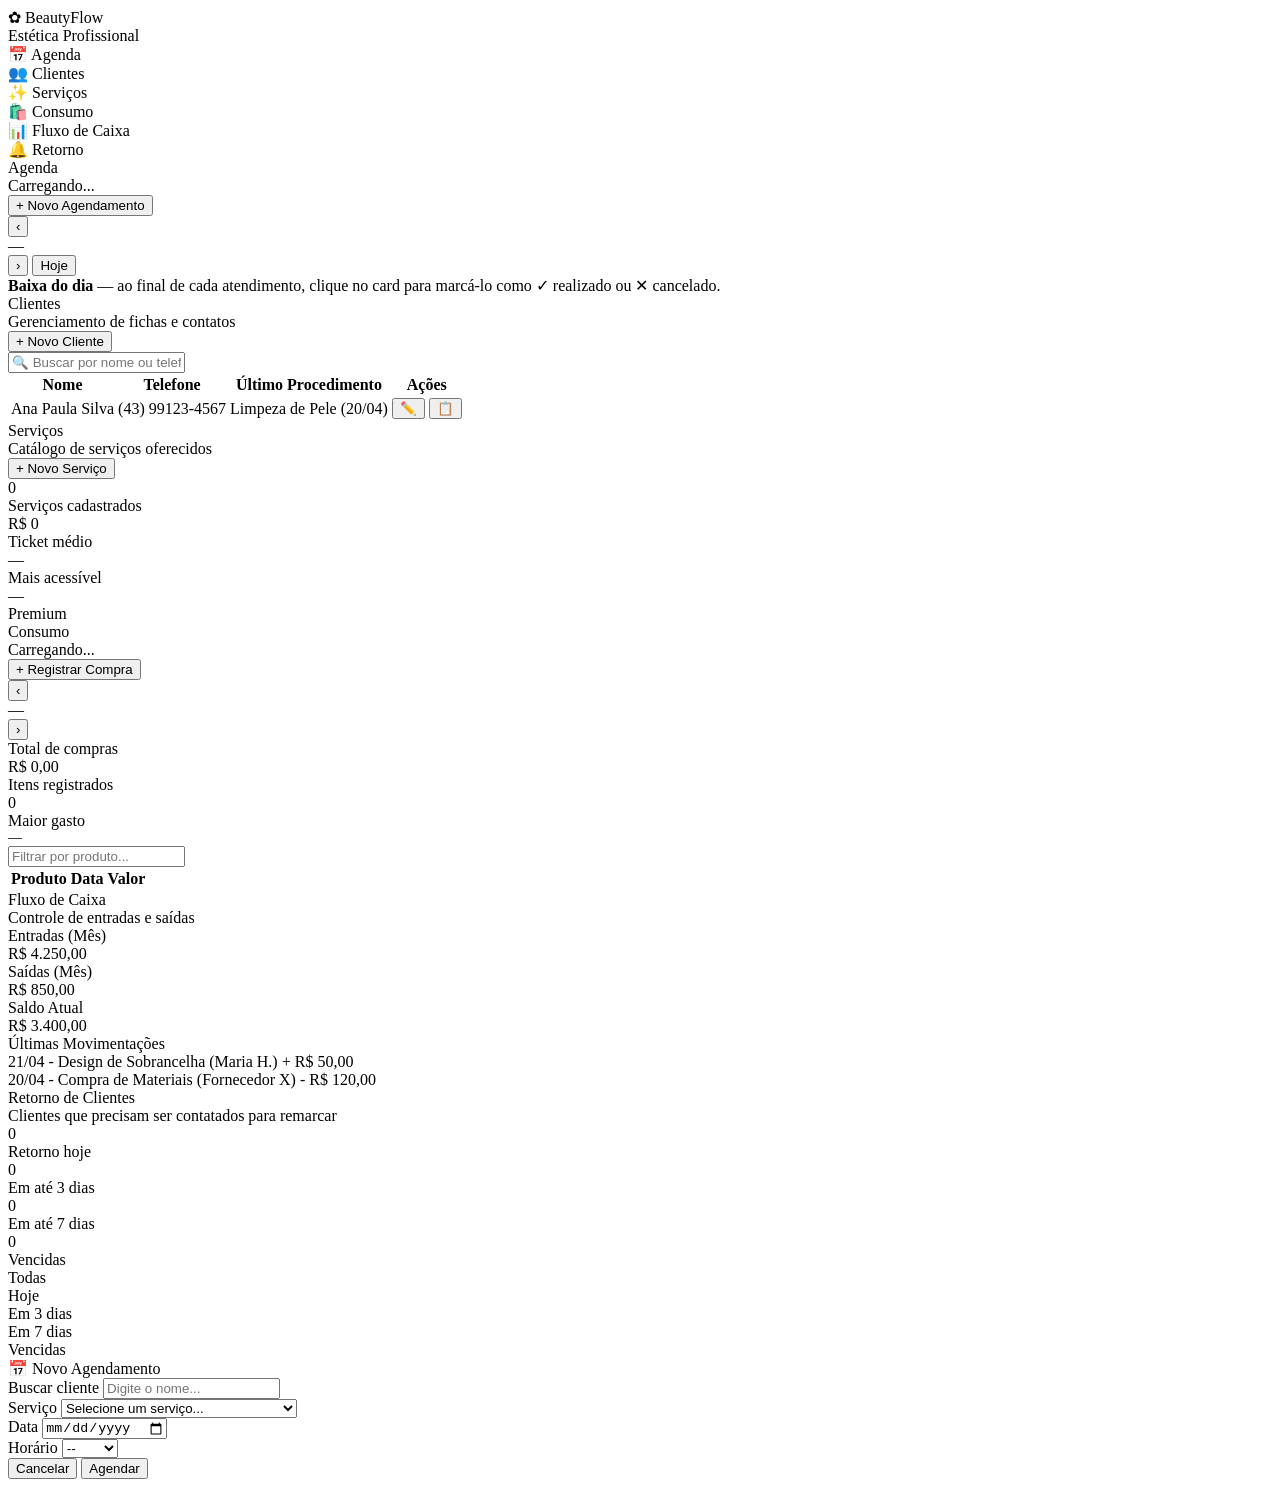
==== Prototipo/index.html @ 63d85b07 "Update tela-servicos div class Removed 'ativa' class from the 'tela-servicos' div." ====
<!DOCTYPE html>
<html lang="pt-br">
<head>
    <meta charset="UTF-8">
    <meta name="viewport" content="width=device-width, initial-scale=1.0">
    <title>BeautyFlow</title>
    <link rel="stylesheet" href="beautyflow.css">
</head>
<body>
    <div class="container">

      <!-- ====================== -->
      <!--   MENU LATERAL         -->
      <!-- ====================== -->
      <div class="side-bar">
        <div class="logo">
          <div class="texto-logo">✿ BeautyFlow</div>
          <div class="sub-logo">Estética Profissional</div>
        </div>

        <div class="nav-item ativo" onclick="irParaTela('agenda', this)">
          <span class="nav-icone">📅</span> Agenda
        </div>
        <div class="nav-item" onclick="irParaTela('clientes', this)">
          <span class="nav-icone">👥</span> Clientes
        </div>
        <div class="nav-item" onclick="irParaTela('servicos', this)">
          <span class="nav-icone">✨</span> Serviços
        </div>
        <div class="nav-item" onclick="irParaTela('consumo', this)">
          <span class="nav-icone">🛍️</span> Consumo
        </div>
        <div class="nav-item" onclick="irParaTela('caixa', this)">
          <span class="nav-icone">📊</span> Fluxo de Caixa
        </div>
        <div class="nav-item" onclick="irParaTela('retorno', this)">
          <span class="nav-icone">🔔</span> Retorno
        </div>
      </div>

      <!-- ====================== -->
      <!--   ÁREA PRINCIPAL       -->
      <!-- ====================== -->
      <div class="main">

        <!-- ======================== -->
        <!--   TELA: AGENDA           -->
        <!-- ======================== -->
        <div id="tela-agenda" class="tela ativa">
          <div class="top-bar">
            <div>
              <div class="titulo">Agenda</div>
              <div class="subtitulo" id="subtitulo-data">Carregando...</div>
            </div>
            <button class="bt-rosa" onclick="marcarData('agendar')">+ Novo Agendamento</button>
          </div>

          <div class="conteudo">

            <!-- Navegação de datas -->
            <div class="nav-data">
              <button class="bt-seta" onclick="alternarData(-1)">‹</button>
              <div class="lb-data-nav" id="lb-data-nav">—</div>
              <button class="bt-seta" onclick="alternarData(+1)">›</button>
              <button class="bt-cinza" onclick="agendarHoje()">Hoje</button>
            </div>

            <!-- Resumo do dia -->
            <div class="cards-resumo" id="cards-resumo"></div>

            <!-- Grade de horários -->
            <div class="grade-agenda">
              <div class="col-horas" id="col-horas"></div>
              <div class="col-agendamentos" id="col-agendamentos"></div>
            </div>

            <!-- Aviso de baixa -->
            <div class="finalizados-do-dia">
              <strong>Baixa do dia</strong> — ao final de cada atendimento, clique no card para marcá-lo como 
              <span class="etiqueta etiqueta-verde">✓ realizado</span> ou 
              <span class="etiqueta etiqueta-vermelho">✕ cancelado</span>.
            </div>

          </div>
        </div> <!-- fim tela-agenda -->

        <!-- ======================== -->
        <!--   TELA: CLIENTES         -->
        <!-- ======================== -->
    
        <div id="tela-clientes" class="tela">
          <div class="top-bar">
            <div>
              <div class="titulo">Clientes</div>
              <div class="subtitulo">Gerenciamento de fichas e contatos</div>
            </div>
            <button class="bt-agendar" onclick="abrirModal('cliente')">+ Novo Cliente</button>
          </div>
      
          <div class="conteudo">
            <div class="barra-busca">
              <input type="text" class="inp-campo" placeholder="🔍 Buscar por nome ou telefone..." id="busca-cliente">
            </div>

            <table class="tabela-estilizada">
              <thead>
                <tr>
                  <th>Nome</th>
                  <th>Telefone</th>
                  <th>Último Procedimento</th>
                  <th>Ações</th>
                </tr>
              </thead>
              <tbody id="lista-clientes-corpo">
                <tr>
                  <td>Ana Paula Silva</td>
                  <td>(43) 99123-4567</td>
                  <td>Limpeza de Pele (20/04)</td>
                  <td>
                    <button class="bt-icone">✏️</button>
                    <button class="bt-icone">📋</button>
                  </td>
                </tr>
              </tbody>
            </table>
          </div>
      </div> <!-- fim tela-clientes -->

      <!-- ======================== -->
      <!--   TELA: SERVIÇOS         -->
      <!-- ======================== -->
      <div id="tela-servicos" class="tela">
        <div class="top-bar">
          <div>
            <div class="titulo">Serviços</div>
            <div class="subtitulo">Catálogo de serviços oferecidos</div>
          </div>
          <button class="bt-rosa" onclick="novoServico()">+ Novo Serviço</button>
        </div>

        <div class="conteudo">

          <!-- Resumo numérico -->
          <div class="resumo-servicos">
            <div class="card-resumo-serv">
              <div class="num-resumo-serv" id="total-servicos">0</div>
              <div class="lb-resumo-serv">Serviços cadastrados</div>
            </div>
            <div class="card-resumo-serv">
              <div class="num-resumo-serv" id="ticket-medio">R$ 0</div>
              <div class="lb-resumo-serv">Ticket médio</div>
            </div>
            <div class="card-resumo-serv">
              <div class="num-resumo-serv" id="mais-barato">—</div>
              <div class="lb-resumo-serv">Mais acessível</div>
            </div>
            <div class="card-resumo-serv">
              <div class="num-resumo-serv" id="mais-caro">—</div>
              <div class="lb-resumo-serv">Premium</div>
            </div>
          </div>

          <!-- Grid de cards de serviços -->
          <div class="grid-servicos" id="grid-servicos">
            <!-- preenchido pelo JS -->
          </div>

        </div>
      </div><!-- fim tela-servicos -->

      <!-- ======================== -->
      <!--   TELA: CONSUMO          -->
      <!-- ======================== -->
      <div id="tela-consumo" class="tela">
        <div class="top-bar">
          <div>
            <div class="titulo-pagina">Consumo</div>
            <div class="subtitulo" id="subtitulo-consumo">Carregando...</div>
          </div>
          <button class="bt-rosa" onclick="abrirModalConsumo()">+ Registrar Compra</button>
        </div>

        <div class="conteudo">

          <!-- Navegação de mês -->
          <div class="nav-mes">
            <button class="bt-seta" onclick="mudarMes(-1)">‹</button>
            <div class="lb-mes-nav" id="lb-mes-nav">—</div>
            <button class="bt-seta" onclick="mudarMes(+1)">›</button>
          </div>

          <!-- Resumo do mês -->
          <div class="resumo-consumo">
            <div class="card-resumo-cons">
              <div class="lb-resumo-cons">Total de compras</div>
              <div class="num-resumo-cons" id="total-compras" style="color:var(--vermelho);">R$ 0,00</div>
            </div>
            <div class="card-resumo-cons">
              <div class="lb-resumo-cons">Itens registrados</div>
              <div class="num-resumo-cons" id="qtd-itens" style="color:var(--texto);">0</div>
            </div>
            <div class="card-resumo-cons">
              <div class="lb-resumo-cons">Maior gasto</div>
              <div class="num-resumo-cons" id="maior-gasto" style="color:var(--amarelo); font-size:14px;">—</div>
            </div>
          </div>

          <!-- Busca -->
          <div class="busca">
            <input type="text" id="busca-consumo" placeholder="Filtrar por produto..." oninput="renderizarConsumo()" />
          </div>

          <!-- Tabela de consumo -->
          <table class="tabela" id="tabela-consumo">
            <thead>
              <tr>
                <th>Produto</th>
                <th>Data</th>
                <th>Valor</th>
                <th></th>
              </tr>
            </thead>
            <tbody id="tbody-consumo">
              <!-- preenchido pelo JS -->
            </tbody>
          </table>

          <div id="msg-consumo-vazia" class="msg-vazia" style="display:none;">
            <div class="msg-vazia-icone">🧴</div>
            Nenhuma compra registrada para este mês.
          </div>

        </div>
      </div><!-- fim tela-consumo -->

      <!-- ======================== -->
      <!--   TELA: FLUXO DE CAIXA   -->
      <!-- ======================== -->
      <div id="tela-caixa" class="tela">
        <div class="top-bar">
          <div>
            <div class="titulo">Fluxo de Caixa</div>
              <div class="subtitulo">Controle de entradas e saídas</div>
          </div>
        </div>

        <div class="conteudo">
          <div class="cards-financeiro">
            <div class="card-fin entrada">
              <div class="lb-fin">Entradas (Mês)</div>
              <div class="vlr-fin">R$ 4.250,00</div>
            </div>
            <div class="card-fin saida">
              <div class="lb-fin">Saídas (Mês)</div>
              <div class="vlr-fin">R$ 850,00</div>
            </div>
            <div class="card-fin saldo">
              <div class="lb-fin">Saldo Atual</div>
              <div class="vlr-fin">R$ 3.400,00</div>
            </div>
          </div>

          <div class="secao-extrato">
            <div class="titulo-secao">Últimas Movimentações</div>
            <div class="lista-movimentos">
              <div class="item-mov">
                <span>21/04 - Design de Sobrancelha (Maria H.)</span>
                <span class="vlr-positivo">+ R$ 50,00</span>
              </div>
              <div class="item-mov">
                <span>20/04 - Compra de Materiais (Fornecedor X)</span>
                <span class="vlr-negativo">- R$ 120,00</span>
              </div>
            </div>
          </div>
        </div>
      </div><!-- fim tela-caixa -->

      <!-- ======================== -->
      <!--   TELA: RETORNO          -->
      <!-- ======================== -->
      <div id="tela-retorno" class="tela">
        <div class="top-bar">
          <div>
            <div class="titulo">Retorno de Clientes</div>
            <div class="subtitulo">Clientes que precisam ser contatados para remarcar</div>
          </div>
        </div>

        <div class="conteudo">

          <!-- Cards de resumo numérico -->
          <div class="resumo-retorno">
            <div class="card-resumo-retorno">
              <div class="num-resumo" id="num-hoje">0</div>
              <div class="lb-resumo">Retorno hoje</div>
            </div>
            <div class="card-resumo-retorno">
              <div class="num-resumo" id="num-3dias">0</div>
              <div class="lb-resumo">Em até 3 dias</div>
            </div>
            <div class="card-resumo-retorno">
              <div class="num-resumo" id="num-7dias">0</div>
              <div class="lb-resumo">Em até 7 dias</div>
            </div>
            <div class="card-resumo-retorno">
              <div class="num-resumo" id="num-vencidas">0</div>
              <div class="lb-resumo">Vencidas</div>
            </div>
          </div>

          <!-- Filtros -->
          <div class="filtros">
            <div class="filtro ativo" onclick="filtroRetorno('todas', this)">Todas</div>
            <div class="filtro" onclick="filtroRetorno('hoje', this)">Hoje</div>
            <div class="filtro" onclick="filtroRetorno('3dias', this)">Em 3 dias</div>
            <div class="filtro" onclick="filtroRetorno('7dias', this)">Em 7 dias</div>
            <div class="filtro" onclick="filtroRetorno('vencidas', this)">Vencidas</div>
          </div>

          <div id="lista-retorno"></div>

        </div>
      </div><!-- fim tela-retorno -->

      </div><!-- fim .main -->
    </div><!-- fim .container -->


    <!-- ========================== -->
    <!--   MODAIS                   -->
    <!-- ========================== -->

    <!-- Modal: Novo Agendamento -->
    <div id="modal-agendar" class="fundo-modal" onclick="fecharJanela(event)">
      <div class="modal">
        <div class="titulo-modal">📅 Novo Agendamento</div>

        <div class="campo">
          <label class="lb-campo">Buscar cliente</label>
          <input class="inp-campo" type="text" placeholder="Digite o nome..." oninput="autocomplete(this.value)" id="campo-cliente" />
          <div class="lista-autocomplete" id="lista-autocomplete" style="display:none;"></div>
        </div>

        <div class="campo">
          <label class="lb-campo">Serviço</label>
          <select class="inp-campo" id="sel-servico">
            <option value="">Selecione um serviço...</option>
            <option value="Limpeza de Pele">Limpeza de Pele — R$ 150,00</option>
            <option value="Design de Sobrancelha">Design de Sobrancelha — R$ 50,00</option>
            <option value="Peeling Químico">Peeling Químico — R$ 220,00</option>
            <option value="Hidratação Facial">Hidratação Facial — R$ 120,00</option>
          </select>
        </div>

        <div class="linha-campos">
          <div class="campo">
            <label class="label-campo">Data</label>
            <input class="input-campo" type="date" id="input-data-ag" />
          </div>
          <div class="campo">
            <label class="lb-campo">Horário</label>
            <select class="inp-campo" id="inp-hora-ag">
              <option value="">--</option>
              <option>08:00</option>
              <option>09:00</option>
              <option>10:00</option>
              <option>11:00</option>
              <option>12:00</option>
              <option>13:00</option>
              <option>14:00</option>
              <option>15:00</option>
              <option>16:00</option>
            </select>
          </div>
        </div>

        <div class="rodape-modal">
          <button class="bt-cinza" onclick="cancelarNovoAgendamento()">Cancelar</button>
          <button class="bt-rosa" onclick="salvarAgendamento()">Agendar</button>
        </div>
      </div>
    </div><!-- fim modal-agendar -->

    <!-- Modal: Detalhe do Agendamento -->
    <div id="modal-detalhe" class="fundo-modal" style="display:none;" onclick="fecharJanela(event)">
      <div class="modal">
        <div class="titulo-modal">📋 Detalhes do Agendamento</div>

        <div id="conteudo-detalhe"></div>

        <div class="acoes-detalhe">
          <button class="bt-verde" onclick="baixaAgendamento('realizado')">✓ Marcar como realizado</button>
          <button class="bt-vermelho" onclick="baixaAgendamento('cancelado')">✕ Cancelar</button>
          <button class="bt-cinza" onclick="fecharModais()">Fechar</button>
        </div>
      </div>
    </div><!-- fim modal-detalhe -->

    <!-- Modal: Novo Serviço -->
    <div id="modal-servico" class="fundo-modal" style="display:none;" onclick="fecharJanela(event)">
      <div class="modal">
        <div class="titulo-modal">✨ Novo Serviço</div>

        <div class="campo">
          <label class="label-campo">Nome do serviço</label>
          <input class="input-campo" type="text" id="inp-servico-nome" placeholder="Ex: Hidratação Facial" />
        </div>

        <div class="linha-campos">
          <div class="campo">
            <label class="label-campo">Valor (R$)</label>
            <input class="input-campo" type="number" id="inp-servico-valor" placeholder="0,00" min="0" step="0.01" />
          </div>
          <div class="campo">
            <label class="label-campo">Retorno ideal (dias)</label>
            <input class="input-campo" type="number" id="inp-servico-retorno" placeholder="Ex: 30" min="1" />
          </div>
        </div>

        <div class="campo">
          <label class="label-campo">Ícone (emoji)</label>
          <input class="input-campo" type="text" id="inp-servico-icone" placeholder="Ex: 💆" maxlength="2" />
        </div>

        <!-- Campo oculto para edição -->
        <input type="hidden" id="inp-servico-id" value="" />

        <div class="rodape-modal">
          <button class="bt-cinza" onclick="fecharModais()">Cancelar</button>
          <button class="bt-rosa" onclick="salvarServico()">Salvar</button>
        </div>
      </div>
  </div><!-- fim modal-servico -->

  <!-- Modal: Registrar Compra -->
  <div id="modal-consumo" class="fundo-modal" style="display:none;" onclick="fecharJanela(event)">
    <div class="modal">
      <div class="titulo-modal">🛍️ Registrar Compra</div>

      <div class="campo">
        <label class="label-campo">Produto comprado</label>
        <input class="input-campo" type="text" id="inp-consumo-produto" placeholder="Ex: Ácido Mandélico 10%" />
      </div>

      <div class="linha-campos">
        <div class="campo">
          <label class="label-campo">Valor (R$)</label>
          <input class="input-campo" type="number" id="inp-consumo-valor" placeholder="0,00" min="0" step="0.01" />
        </div>
        <div class="campo">
          <label class="label-campo">Data</label>
          <input class="input-campo" type="date" id="inp-consumo-data" />
        </div>
      </div>

      <!-- Campo oculto para edição -->
      <input type="hidden" id="inp-consumo-id" value="" />

      <div class="rodape-modal">
        <button class="bt-cinza" onclick="fecharModais()">Cancelar</button>
        <button class="bt-rosa" onclick="salvarConsumo()">Registrar</button>
      </div>
    </div>
  </div><!-- fim modal-consumo -->
</body>
</html>
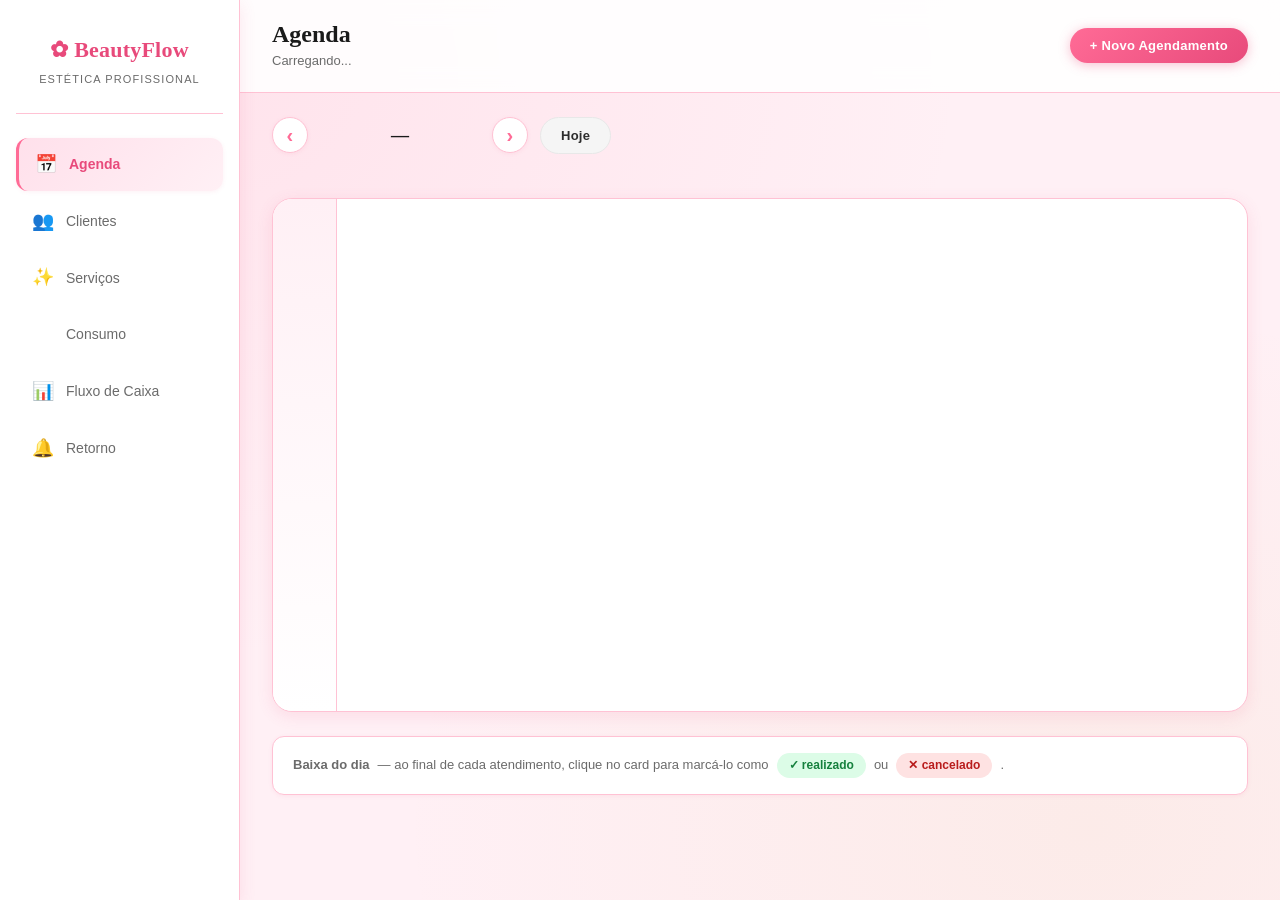
==== commit d2540396: "Update index.html" ====
--- a/Prototipo/index.html
+++ b/Prototipo/index.html
@@ -1,467 +1,411 @@
 <!DOCTYPE html>
 <html lang="pt-br">
 <head>
-    <meta charset="UTF-8">
-    <meta name="viewport" content="width=device-width, initial-scale=1.0">
-    <title>BeautyFlow</title>
-    <link rel="stylesheet" href="beautyflow.css">
+<meta charset="UTF-8">
+<meta name="viewport" content="width=device-width, initial-scale=1.0">
+<title>BeautyFlow</title>
+<link rel="stylesheet" href="beautyflow.css">
 </head>
 <body>
-    <div class="container">
-
-      <!-- ====================== -->
-      <!--   MENU LATERAL         -->
-      <!-- ====================== -->
-      <div class="side-bar">
-        <div class="logo">
-          <div class="texto-logo">✿ BeautyFlow</div>
-          <div class="sub-logo">Estética Profissional</div>
-        </div>
-
-        <div class="nav-item ativo" onclick="irParaTela('agenda', this)">
-          <span class="nav-icone">📅</span> Agenda
-        </div>
-        <div class="nav-item" onclick="irParaTela('clientes', this)">
-          <span class="nav-icone">👥</span> Clientes
-        </div>
-        <div class="nav-item" onclick="irParaTela('servicos', this)">
-          <span class="nav-icone">✨</span> Serviços
-        </div>
-        <div class="nav-item" onclick="irParaTela('consumo', this)">
-          <span class="nav-icone">🛍️</span> Consumo
-        </div>
-        <div class="nav-item" onclick="irParaTela('caixa', this)">
-          <span class="nav-icone">📊</span> Fluxo de Caixa
-        </div>
-        <div class="nav-item" onclick="irParaTela('retorno', this)">
-          <span class="nav-icone">🔔</span> Retorno
-        </div>
-      </div>
-
-      <!-- ====================== -->
-      <!--   ÁREA PRINCIPAL       -->
-      <!-- ====================== -->
-      <div class="main">
-
-        <!-- ======================== -->
-        <!--   TELA: AGENDA           -->
-        <!-- ======================== -->
-        <div id="tela-agenda" class="tela ativa">
-          <div class="top-bar">
-            <div>
-              <div class="titulo">Agenda</div>
-              <div class="subtitulo" id="subtitulo-data">Carregando...</div>
-            </div>
-            <button class="bt-rosa" onclick="marcarData('agendar')">+ Novo Agendamento</button>
-          </div>
-
-          <div class="conteudo">
-
-            <!-- Navegação de datas -->
-            <div class="nav-data">
-              <button class="bt-seta" onclick="alternarData(-1)">‹</button>
-              <div class="lb-data-nav" id="lb-data-nav">—</div>
-              <button class="bt-seta" onclick="alternarData(+1)">›</button>
-              <button class="bt-cinza" onclick="agendarHoje()">Hoje</button>
-            </div>
-
-            <!-- Resumo do dia -->
-            <div class="cards-resumo" id="cards-resumo"></div>
-
-            <!-- Grade de horários -->
-            <div class="grade-agenda">
-              <div class="col-horas" id="col-horas"></div>
-              <div class="col-agendamentos" id="col-agendamentos"></div>
-            </div>
-
-            <!-- Aviso de baixa -->
-            <div class="finalizados-do-dia">
-              <strong>Baixa do dia</strong> — ao final de cada atendimento, clique no card para marcá-lo como 
-              <span class="etiqueta etiqueta-verde">✓ realizado</span> ou 
-              <span class="etiqueta etiqueta-vermelho">✕ cancelado</span>.
-            </div>
-
-          </div>
-        </div> <!-- fim tela-agenda -->
-
-        <!-- ======================== -->
-        <!--   TELA: CLIENTES         -->
-        <!-- ======================== -->
-    
-        <div id="tela-clientes" class="tela">
-          <div class="top-bar">
-            <div>
-              <div class="titulo">Clientes</div>
-              <div class="subtitulo">Gerenciamento de fichas e contatos</div>
-            </div>
-            <button class="bt-agendar" onclick="abrirModal('cliente')">+ Novo Cliente</button>
-          </div>
-      
-          <div class="conteudo">
-            <div class="barra-busca">
-              <input type="text" class="inp-campo" placeholder="🔍 Buscar por nome ou telefone..." id="busca-cliente">
-            </div>
-
-            <table class="tabela-estilizada">
-              <thead>
-                <tr>
-                  <th>Nome</th>
-                  <th>Telefone</th>
-                  <th>Último Procedimento</th>
-                  <th>Ações</th>
-                </tr>
-              </thead>
-              <tbody id="lista-clientes-corpo">
-                <tr>
-                  <td>Ana Paula Silva</td>
-                  <td>(43) 99123-4567</td>
-                  <td>Limpeza de Pele (20/04)</td>
-                  <td>
-                    <button class="bt-icone">✏️</button>
-                    <button class="bt-icone">📋</button>
-                  </td>
-                </tr>
-              </tbody>
-            </table>
-          </div>
-      </div> <!-- fim tela-clientes -->
-
-      <!-- ======================== -->
-      <!--   TELA: SERVIÇOS         -->
-      <!-- ======================== -->
-      <div id="tela-servicos" class="tela">
-        <div class="top-bar">
-          <div>
-            <div class="titulo">Serviços</div>
-            <div class="subtitulo">Catálogo de serviços oferecidos</div>
-          </div>
-          <button class="bt-rosa" onclick="novoServico()">+ Novo Serviço</button>
-        </div>
-
-        <div class="conteudo">
-
-          <!-- Resumo numérico -->
-          <div class="resumo-servicos">
-            <div class="card-resumo-serv">
-              <div class="num-resumo-serv" id="total-servicos">0</div>
-              <div class="lb-resumo-serv">Serviços cadastrados</div>
-            </div>
-            <div class="card-resumo-serv">
-              <div class="num-resumo-serv" id="ticket-medio">R$ 0</div>
-              <div class="lb-resumo-serv">Ticket médio</div>
-            </div>
-            <div class="card-resumo-serv">
-              <div class="num-resumo-serv" id="mais-barato">—</div>
-              <div class="lb-resumo-serv">Mais acessível</div>
-            </div>
-            <div class="card-resumo-serv">
-              <div class="num-resumo-serv" id="mais-caro">—</div>
-              <div class="lb-resumo-serv">Premium</div>
-            </div>
-          </div>
-
-          <!-- Grid de cards de serviços -->
-          <div class="grid-servicos" id="grid-servicos">
-            <!-- preenchido pelo JS -->
-          </div>
-
-        </div>
-      </div><!-- fim tela-servicos -->
-
-      <!-- ======================== -->
-      <!--   TELA: CONSUMO          -->
-      <!-- ======================== -->
-      <div id="tela-consumo" class="tela">
-        <div class="top-bar">
-          <div>
-            <div class="titulo-pagina">Consumo</div>
-            <div class="subtitulo" id="subtitulo-consumo">Carregando...</div>
-          </div>
-          <button class="bt-rosa" onclick="abrirModalConsumo()">+ Registrar Compra</button>
-        </div>
-
-        <div class="conteudo">
-
-          <!-- Navegação de mês -->
-          <div class="nav-mes">
-            <button class="bt-seta" onclick="mudarMes(-1)">‹</button>
-            <div class="lb-mes-nav" id="lb-mes-nav">—</div>
-            <button class="bt-seta" onclick="mudarMes(+1)">›</button>
-          </div>
-
-          <!-- Resumo do mês -->
-          <div class="resumo-consumo">
-            <div class="card-resumo-cons">
-              <div class="lb-resumo-cons">Total de compras</div>
-              <div class="num-resumo-cons" id="total-compras" style="color:var(--vermelho);">R$ 0,00</div>
-            </div>
-            <div class="card-resumo-cons">
-              <div class="lb-resumo-cons">Itens registrados</div>
-              <div class="num-resumo-cons" id="qtd-itens" style="color:var(--texto);">0</div>
-            </div>
-            <div class="card-resumo-cons">
-              <div class="lb-resumo-cons">Maior gasto</div>
-              <div class="num-resumo-cons" id="maior-gasto" style="color:var(--amarelo); font-size:14px;">—</div>
-            </div>
-          </div>
-
-          <!-- Busca -->
-          <div class="busca">
-            <input type="text" id="busca-consumo" placeholder="Filtrar por produto..." oninput="renderizarConsumo()" />
-          </div>
-
-          <!-- Tabela de consumo -->
-          <table class="tabela" id="tabela-consumo">
-            <thead>
-              <tr>
-                <th>Produto</th>
-                <th>Data</th>
-                <th>Valor</th>
-                <th></th>
-              </tr>
-            </thead>
-            <tbody id="tbody-consumo">
-              <!-- preenchido pelo JS -->
-            </tbody>
-          </table>
-
-          <div id="msg-consumo-vazia" class="msg-vazia" style="display:none;">
-            <div class="msg-vazia-icone">🧴</div>
-            Nenhuma compra registrada para este mês.
-          </div>
-
-        </div>
-      </div><!-- fim tela-consumo -->
-
-      <!-- ======================== -->
-      <!--   TELA: FLUXO DE CAIXA   -->
-      <!-- ======================== -->
-      <div id="tela-caixa" class="tela">
-        <div class="top-bar">
-          <div>
-            <div class="titulo">Fluxo de Caixa</div>
-              <div class="subtitulo">Controle de entradas e saídas</div>
-          </div>
-        </div>
-
-        <div class="conteudo">
-          <div class="cards-financeiro">
-            <div class="card-fin entrada">
-              <div class="lb-fin">Entradas (Mês)</div>
-              <div class="vlr-fin">R$ 4.250,00</div>
-            </div>
-            <div class="card-fin saida">
-              <div class="lb-fin">Saídas (Mês)</div>
-              <div class="vlr-fin">R$ 850,00</div>
-            </div>
-            <div class="card-fin saldo">
-              <div class="lb-fin">Saldo Atual</div>
-              <div class="vlr-fin">R$ 3.400,00</div>
-            </div>
-          </div>
-
-          <div class="secao-extrato">
-            <div class="titulo-secao">Últimas Movimentações</div>
-            <div class="lista-movimentos">
-              <div class="item-mov">
-                <span>21/04 - Design de Sobrancelha (Maria H.)</span>
-                <span class="vlr-positivo">+ R$ 50,00</span>
-              </div>
-              <div class="item-mov">
-                <span>20/04 - Compra de Materiais (Fornecedor X)</span>
-                <span class="vlr-negativo">- R$ 120,00</span>
-              </div>
-            </div>
-          </div>
-        </div>
-      </div><!-- fim tela-caixa -->
-
-      <!-- ======================== -->
-      <!--   TELA: RETORNO          -->
-      <!-- ======================== -->
-      <div id="tela-retorno" class="tela">
-        <div class="top-bar">
-          <div>
-            <div class="titulo">Retorno de Clientes</div>
-            <div class="subtitulo">Clientes que precisam ser contatados para remarcar</div>
-          </div>
-        </div>
-
-        <div class="conteudo">
-
-          <!-- Cards de resumo numérico -->
-          <div class="resumo-retorno">
-            <div class="card-resumo-retorno">
-              <div class="num-resumo" id="num-hoje">0</div>
-              <div class="lb-resumo">Retorno hoje</div>
-            </div>
-            <div class="card-resumo-retorno">
-              <div class="num-resumo" id="num-3dias">0</div>
-              <div class="lb-resumo">Em até 3 dias</div>
-            </div>
-            <div class="card-resumo-retorno">
-              <div class="num-resumo" id="num-7dias">0</div>
-              <div class="lb-resumo">Em até 7 dias</div>
-            </div>
-            <div class="card-resumo-retorno">
-              <div class="num-resumo" id="num-vencidas">0</div>
-              <div class="lb-resumo">Vencidas</div>
-            </div>
-          </div>
-
-          <!-- Filtros -->
-          <div class="filtros">
-            <div class="filtro ativo" onclick="filtroRetorno('todas', this)">Todas</div>
-            <div class="filtro" onclick="filtroRetorno('hoje', this)">Hoje</div>
-            <div class="filtro" onclick="filtroRetorno('3dias', this)">Em 3 dias</div>
-            <div class="filtro" onclick="filtroRetorno('7dias', this)">Em 7 dias</div>
-            <div class="filtro" onclick="filtroRetorno('vencidas', this)">Vencidas</div>
-          </div>
-
-          <div id="lista-retorno"></div>
-
-        </div>
-      </div><!-- fim tela-retorno -->
-
-      </div><!-- fim .main -->
-    </div><!-- fim .container -->
-
-
-    <!-- ========================== -->
-    <!--   MODAIS                   -->
-    <!-- ========================== -->
-
-    <!-- Modal: Novo Agendamento -->
-    <div id="modal-agendar" class="fundo-modal" onclick="fecharJanela(event)">
-      <div class="modal">
-        <div class="titulo-modal">📅 Novo Agendamento</div>
-
-        <div class="campo">
-          <label class="lb-campo">Buscar cliente</label>
-          <input class="inp-campo" type="text" placeholder="Digite o nome..." oninput="autocomplete(this.value)" id="campo-cliente" />
-          <div class="lista-autocomplete" id="lista-autocomplete" style="display:none;"></div>
-        </div>
-
-        <div class="campo">
-          <label class="lb-campo">Serviço</label>
-          <select class="inp-campo" id="sel-servico">
-            <option value="">Selecione um serviço...</option>
-            <option value="Limpeza de Pele">Limpeza de Pele — R$ 150,00</option>
-            <option value="Design de Sobrancelha">Design de Sobrancelha — R$ 50,00</option>
-            <option value="Peeling Químico">Peeling Químico — R$ 220,00</option>
-            <option value="Hidratação Facial">Hidratação Facial — R$ 120,00</option>
-          </select>
-        </div>
-
-        <div class="linha-campos">
-          <div class="campo">
-            <label class="label-campo">Data</label>
-            <input class="input-campo" type="date" id="input-data-ag" />
-          </div>
-          <div class="campo">
-            <label class="lb-campo">Horário</label>
-            <select class="inp-campo" id="inp-hora-ag">
-              <option value="">--</option>
-              <option>08:00</option>
-              <option>09:00</option>
-              <option>10:00</option>
-              <option>11:00</option>
-              <option>12:00</option>
-              <option>13:00</option>
-              <option>14:00</option>
-              <option>15:00</option>
-              <option>16:00</option>
-            </select>
-          </div>
-        </div>
-
-        <div class="rodape-modal">
-          <button class="bt-cinza" onclick="cancelarNovoAgendamento()">Cancelar</button>
-          <button class="bt-rosa" onclick="salvarAgendamento()">Agendar</button>
-        </div>
-      </div>
-    </div><!-- fim modal-agendar -->
-
-    <!-- Modal: Detalhe do Agendamento -->
-    <div id="modal-detalhe" class="fundo-modal" style="display:none;" onclick="fecharJanela(event)">
-      <div class="modal">
-        <div class="titulo-modal">📋 Detalhes do Agendamento</div>
-
-        <div id="conteudo-detalhe"></div>
-
-        <div class="acoes-detalhe">
-          <button class="bt-verde" onclick="baixaAgendamento('realizado')">✓ Marcar como realizado</button>
-          <button class="bt-vermelho" onclick="baixaAgendamento('cancelado')">✕ Cancelar</button>
-          <button class="bt-cinza" onclick="fecharModais()">Fechar</button>
-        </div>
-      </div>
-    </div><!-- fim modal-detalhe -->
-
-    <!-- Modal: Novo Serviço -->
-    <div id="modal-servico" class="fundo-modal" style="display:none;" onclick="fecharJanela(event)">
-      <div class="modal">
-        <div class="titulo-modal">✨ Novo Serviço</div>
-
-        <div class="campo">
-          <label class="label-campo">Nome do serviço</label>
-          <input class="input-campo" type="text" id="inp-servico-nome" placeholder="Ex: Hidratação Facial" />
-        </div>
-
-        <div class="linha-campos">
-          <div class="campo">
-            <label class="label-campo">Valor (R$)</label>
-            <input class="input-campo" type="number" id="inp-servico-valor" placeholder="0,00" min="0" step="0.01" />
-          </div>
-          <div class="campo">
-            <label class="label-campo">Retorno ideal (dias)</label>
-            <input class="input-campo" type="number" id="inp-servico-retorno" placeholder="Ex: 30" min="1" />
-          </div>
-        </div>
-
-        <div class="campo">
-          <label class="label-campo">Ícone (emoji)</label>
-          <input class="input-campo" type="text" id="inp-servico-icone" placeholder="Ex: 💆" maxlength="2" />
-        </div>
-
-        <!-- Campo oculto para edição -->
-        <input type="hidden" id="inp-servico-id" value="" />
-
-        <div class="rodape-modal">
-          <button class="bt-cinza" onclick="fecharModais()">Cancelar</button>
-          <button class="bt-rosa" onclick="salvarServico()">Salvar</button>
-        </div>
-      </div>
-  </div><!-- fim modal-servico -->
-
-  <!-- Modal: Registrar Compra -->
-  <div id="modal-consumo" class="fundo-modal" style="display:none;" onclick="fecharJanela(event)">
-    <div class="modal">
-      <div class="titulo-modal">🛍️ Registrar Compra</div>
-
-      <div class="campo">
-        <label class="label-campo">Produto comprado</label>
-        <input class="input-campo" type="text" id="inp-consumo-produto" placeholder="Ex: Ácido Mandélico 10%" />
-      </div>
-
-      <div class="linha-campos">
-        <div class="campo">
-          <label class="label-campo">Valor (R$)</label>
-          <input class="input-campo" type="number" id="inp-consumo-valor" placeholder="0,00" min="0" step="0.01" />
-        </div>
-        <div class="campo">
-          <label class="label-campo">Data</label>
-          <input class="input-campo" type="date" id="inp-consumo-data" />
-        </div>
-      </div>
-
-      <!-- Campo oculto para edição -->
-      <input type="hidden" id="inp-consumo-id" value="" />
-
-      <div class="rodape-modal">
-        <button class="bt-cinza" onclick="fecharModais()">Cancelar</button>
-        <button class="bt-rosa" onclick="salvarConsumo()">Registrar</button>
-      </div>
-    </div>
-  </div><!-- fim modal-consumo -->
+<div class="container">
+<!-- ====================== -->
+<!-- MENU LATERAL -->
+<!-- ====================== -->
+<div class="side-bar">
+<div class="logo">
+<div class="texto-logo">✿ BeautyFlow</div>
+<div class="sub-logo">Estética Profissional</div>
+</div>
+<div class="nav-item ativo" onclick="irParaTela('agenda', this)">
+<span class="nav-icone">📅</span> Agenda
+</div>
+<div class="nav-item" onclick="irParaTela('clientes', this)">
+<span class="nav-icone">👥</span> Clientes
+</div>
+<div class="nav-item" onclick="irParaTela('servicos', this)">
+<span class="nav-icone">✨</span> Serviços
+</div>
+<div class="nav-item" onclick="irParaTela('consumo', this)">
+<span class="nav-icone">️</span> Consumo
+</div>
+<div class="nav-item" onclick="irParaTela('caixa', this)">
+<span class="nav-icone">📊</span> Fluxo de Caixa
+</div>
+<div class="nav-item" onclick="irParaTela('retorno', this)">
+<span class="nav-icone">🔔</span> Retorno
+</div>
+</div>
+<!-- ====================== -->
+<!-- ÁREA PRINCIPAL -->
+<!-- ====================== -->
+<div class="main">
+<!-- ======================== -->
+<!-- TELA: AGENDA -->
+<!-- ======================== -->
+<div id="tela-agenda" class="tela ativa">
+<div class="top-bar">
+<div>
+<div class="titulo">Agenda</div>
+<div class="subtitulo" id="subtitulo-data">Carregando...</div>
+</div>
+<button class="bt-rosa" onclick="marcarData('agendar')">+ Novo
+Agendamento</button>
+</div>
+<div class="conteudo">
+<!-- Navegação de datas -->
+<div class="nav-data">
+<button class="bt-seta" onclick="alternarData(-1)">‹</button>
+<div class="lb-data-nav" id="lb-data-nav">—</div>
+<button class="bt-seta" onclick="alternarData(+1)">›</button>
+<button class="bt-cinza" onclick="agendarHoje()">Hoje</button>
+</div>
+<!-- Resumo do dia -->
+<div class="cards-resumo" id="cards-resumo"></div>
+<!-- Grade de horários -->
+<div class="grade-agenda">
+<div class="col-horas" id="col-horas"></div>
+<div class="col-agendamentos" id="col-agendamentos"></div>
+</div>
+<!-- Aviso de baixa -->
+<div class="finalizados-do-dia">
+<strong>Baixa do dia</strong> — ao final de cada atendimento, clique no card para
+marcá-lo como
+<span class="etiqueta etiqueta-verde">✓ realizado</span> ou
+<span class="etiqueta etiqueta-vermelho">✕ cancelado</span>.
+</div>
+</div>
+</div> <!-- fim tela-agenda -->
+<!-- ======================== -->
+<!-- TELA: CLIENTES -->
+<!-- ======================== -->
+<div id="tela-clientes" class="tela">
+<div class="top-bar">
+<div>
+<div class="titulo">Clientes</div>
+<div class="subtitulo">Gerenciamento de fichas e contatos</div>
+</div>
+<button class="bt-agendar" onclick="abrirModal('cliente')">+ Novo Cliente</button>
+</div>
+<div class="conteudo">
+<div class="barra-busca">
+<input type="text" class="inp-campo" placeholder="🔍 Buscar por nome ou
+telefone..." id="busca-cliente">
+</div>
+<table class="tabela-estilizada">
+<thead>
+<tr>
+<th>Nome</th>
+<th>Telefone</th>
+<th>Último Procedimento</th>
+<th>Ações</th>
+</tr>
+</thead>
+<tbody id="lista-clientes-corpo">
+</tbody>
+</table>
+</div>
+</div> <!-- fim tela-clientes -->
+<!-- ======================== -->
+<!-- TELA: SERVIÇOS -->
+<!-- ======================== -->
+<div id="tela-servicos" class="tela">
+<div class="top-bar">
+<div>
+<div class="titulo">Serviços</div>
+<div class="subtitulo">Catálogo de serviços oferecidos</div>
+</div>
+<button class="bt-rosa" onclick="novoServico()">+ Novo Serviço</button>
+</div>
+<div class="conteudo">
+<!-- Resumo numérico -->
+<div class="resumo-servicos">
+<div class="card-resumo-serv">
+<div class="num-resumo-serv" id="total-servicos">0</div>
+<div class="lb-resumo-serv">Serviços cadastrados</div>
+</div>
+<div class="card-resumo-serv">
+<div class="num-resumo-serv" id="ticket-medio">R$ 0</div>
+<div class="lb-resumo-serv">Ticket médio</div>
+</div>
+<div class="card-resumo-serv">
+<div class="num-resumo-serv" id="mais-barato">—</div>
+<div class="lb-resumo-serv">Mais acessível</div>
+</div>
+<div class="card-resumo-serv">
+<div class="num-resumo-serv" id="mais-caro">—</div>
+<div class="lb-resumo-serv">Premium</div>
+</div>
+</div>
+<!-- Grid de cards de serviços -->
+<div class="grid-servicos" id="grid-servicos"></div>
+</div>
+</div><!-- fim tela-servicos -->
+<!-- ======================== -->
+<!-- TELA: CONSUMO -->
+<!-- ======================== -->
+<div id="tela-consumo" class="tela">
+<div class="top-bar">
+<div>
+<div class="titulo-pagina">Consumo</div>
+<div class="subtitulo" id="subtitulo-consumo">Carregando...</div>
+</div>
+<button class="bt-rosa" onclick="abrirModalConsumo()">+ Registrar
+Compra</button>
+</div>
+<div class="conteudo">
+<!-- Navegação de mês -->
+<div class="nav-mes">
+<button class="bt-seta" onclick="mudarMes(-1)">‹</button>
+<div class="lb-mes-nav" id="lb-mes-nav">—</div>
+<button class="bt-seta" onclick="mudarMes(+1)">›</button>
+</div>
+<!-- Resumo do mês -->
+<div class="resumo-consumo">
+<div class="card-resumo-cons">
+<div class="lb-resumo-cons">Total de compras</div>
+<div class="num-resumo-cons" id="total-compras"
+style="color:var(--vermelho);">R$ 0,00</div>
+</div>
+<div class="card-resumo-cons">
+<div class="lb-resumo-cons">Itens registrados</div>
+<div class="num-resumo-cons" id="qtd-itens" style="color:var(--texto);">0</div>
+</div>
+<div class="card-resumo-cons">
+<div class="lb-resumo-cons">Maior gasto</div>
+<div class="num-resumo-cons" id="maior-gasto" style="color:var(--amarelo);
+font-size:14px;">—</div>
+</div>
+</div>
+<!-- Busca -->
+<div class="busca">
+<input type="text" id="busca-consumo" placeholder="Filtrar por produto..."
+oninput="renderizarConsumo()" />
+</div>
+<!-- Tabela de consumo -->
+<table class="tabela" id="tabela-consumo">
+<thead>
+<tr>
+<th>Produto</th>
+<th>Data</th>
+<th>Valor</th>
+<th></th>
+</tr>
+</thead>
+<tbody id="tbody-consumo"></tbody>
+</table>
+<div id="msg-consumo-vazia" class="msg-vazia" style="display:none;">
+<div class="msg-vazia-icone">🧴</div>
+Nenhuma compra registrada para este mês.
+</div>
+</div>
+</div><!-- fim tela-consumo -->
+<!-- ======================== -->
+<!-- TELA: FLUXO DE CAIXA -->
+<!-- ======================== -->
+<div id="tela-caixa" class="tela">
+<div class="top-bar">
+<div>
+<div class="titulo">Fluxo de Caixa</div>
+<div class="subtitulo">Controle de entradas e saídas</div>
+</div>
+</div>
+<div class="conteudo">
+<div class="cards-financeiro">
+<div class="card-fin entrada">
+<div class="lb-fin">Entradas (Mês)</div>
+<div class="vlr-fin">R$ 4.250,00</div>
+</div>
+<div class="card-fin saida">
+<div class="lb-fin">Saídas (Mês)</div>
+<div class="vlr-fin">R$ 850,00</div>
+</div>
+<div class="card-fin saldo">
+<div class="lb-fin">Saldo Atual</div>
+<div class="vlr-fin">R$ 3.400,00</div>
+</div>
+</div>
+<div class="secao-extrato">
+<div class="titulo-secao">Últimas Movimentações</div>
+<div class="lista-movimentos">
+<div class="item-mov">
+<span>21/04 - Design de Sobrancelha (Maria H.)</span>
+<span class="vlr-positivo">+ R$ 50,00</span>
+</div>
+<div class="item-mov">
+<span>20/04 - Compra de Materiais (Fornecedor X)</span>
+<span class="vlr-negativo">- R$ 120,00</span>
+</div>
+</div>
+</div>
+</div>
+</div><!-- fim tela-caixa -->
+<!-- ======================== -->
+<!-- TELA: RETORNO -->
+<!-- ======================== -->
+<div id="tela-retorno" class="tela">
+<div class="top-bar">
+<div>
+<div class="titulo">Retorno de Clientes</div>
+<div class="subtitulo">Clientes que precisam ser contatados para remarcar</div>
+</div>
+</div>
+<div class="conteudo">
+<!-- Cards de resumo numérico -->
+<div class="resumo-retorno">
+<div class="card-resumo-retorno">
+<div class="num-resumo" id="num-hoje">0</div>
+<div class="lb-resumo">Retorno hoje</div>
+</div>
+<div class="card-resumo-retorno">
+<div class="num-resumo" id="num-3dias">0</div>
+<div class="lb-resumo">Em até 3 dias</div>
+</div>
+<div class="card-resumo-retorno">
+<div class="num-resumo" id="num-7dias">0</div>
+<div class="lb-resumo">Em até 7 dias</div>
+</div>
+<div class="card-resumo-retorno">
+<div class="num-resumo" id="num-vencidas">0</div>
+<div class="lb-resumo">Vencidas</div>
+</div>
+</div>
+<!-- Filtros -->
+<div class="filtros">
+<div class="filtro ativo" onclick="filtroRetorno('todas', this)">Todas</div>
+<div class="filtro" onclick="filtroRetorno('hoje', this)">Hoje</div>
+<div class="filtro" onclick="filtroRetorno('3dias', this)">Em 3 dias</div>
+<div class="filtro" onclick="filtroRetorno('7dias', this)">Em 7 dias</div>
+<div class="filtro" onclick="filtroRetorno('vencidas', this)">Vencidas</div>
+</div>
+<div id="lista-retorno"></div>
+</div>
+</div><!-- fim tela-retorno -->
+</div><!-- fim .main -->
+</div><!-- fim .container -->
+<!-- ========================== -->
+<!-- MODAIS -->
+<!-- ========================== -->
+<!-- Modal: Novo Agendamento -->
+<div id="modal-agendar" class="fundo-modal" style="display:none;"
+onclick="fecharJanela(event)">
+<div class="modal">
+<div class="titulo-modal">📅 Novo Agendamento</div>
+<div class="campo">
+<label class="lb-campo">Buscar cliente</label>
+<input class="inp-campo" type="text" placeholder="Digite o nome..."
+oninput="autocomplete(this.value)" id="campo-cliente" />
+<div class="lista-autocomplete" id="lista-autocomplete" style="display:none;"></div>
+</div>
+<div class="campo">
+<label class="lb-campo">Serviço</label>
+<select class="inp-campo" id="sel-servico">
+<option value="">Selecione um serviço...</option>
+</select>
+</div>
+<div class="linha-campos">
+<div class="campo">
+<label class="label-campo">Data</label>
+<input class="input-campo" type="date" id="input-data-ag" />
+</div>
+<div class="campo">
+<label class="lb-campo">Horário</label>
+<select class="inp-campo" id="inp-hora-ag">
+<option value="">--</option>
+<option>08:00</option>
+<option>09:00</option>
+<option>10:00</option>
+<option>11:00</option>
+<option>12:00</option>
+<option>13:00</option>
+<option>14:00</option>
+<option>15:00</option>
+<option>16:00</option>
+</select>
+</div>
+</div>
+<div class="rodape-modal">
+<button class="bt-cinza" onclick="cancelarNovoAgendamento()">Cancelar</button>
+<button class="bt-rosa" onclick="salvarAgendamento()">Agendar</button>
+</div>
+</div>
+</div><!-- fim modal-agendar -->
+<!-- Modal: Detalhe do Agendamento -->
+<div id="modal-detalhe" class="fundo-modal" style="display:none;"
+onclick="fecharJanela(event)">
+<div class="modal">
+<div class="titulo-modal">📋 Detalhes do Agendamento</div>
+<div id="conteudo-detalhe"></div>
+<div class="acoes-detalhe">
+<button class="bt-verde" onclick="baixaAgendamento('realizado')">✓ Marcar como
+realizado</button>
+<button class="bt-vermelho" onclick="baixaAgendamento('cancelado')">✕
+Cancelar</button>
+<button class="bt-cinza" onclick="fecharModais()">Fechar</button>
+</div>
+</div>
+</div><!-- fim modal-detalhe -->
+<!-- Modal: Novo Serviço -->
+<div id="modal-servico" class="fundo-modal" style="display:none;"
+onclick="fecharJanela(event)">
+<div class="modal">
+<div class="titulo-modal">✨ Novo Serviço</div>
+<div class="campo">
+<label class="label-campo">Nome do serviço</label>
+<input class="input-campo" type="text" id="inp-servico-nome" placeholder="Ex:
+Hidratação Facial" />
+</div>
+<div class="linha-campos">
+<div class="campo">
+<label class="label-campo">Valor (R$)</label>
+<input class="input-campo" type="number" id="inp-servico-valor" placeholder="0,00"
+min="0" step="0.01" />
+</div>
+<div class="campo">
+<label class="label-campo">Retorno ideal (dias)</label>
+<input class="input-campo" type="number" id="inp-servico-retorno" placeholder="Ex:
+30" min="1" />
+</div>
+</div>
+<div class="campo">
+<label class="label-campo">Ícone (emoji)</label>
+<input class="input-campo" type="text" id="inp-servico-icone" placeholder="Ex: 💆"
+maxlength="2" />
+</div>
+<input type="hidden" id="inp-servico-id" value="" />
+<div class="rodape-modal">
+<button class="bt-cinza" onclick="fecharModais()">Cancelar</button>
+<button class="bt-rosa" onclick="salvarServico()">Salvar</button>
+</div>
+</div>
+</div><!-- fim modal-servico -->
+<!-- Modal: Registrar Compra -->
+<div id="modal-consumo" class="fundo-modal" style="display:none;"
+onclick="fecharJanela(event)">
+<div class="modal">
+<div class="titulo-modal">️ Registrar Compra</div>
+<div class="campo">
+<label class="label-campo">Produto comprado</label>
+<input class="input-campo" type="text" id="inp-consumo-produto" placeholder="Ex:
+Ácido Mandélico 10%" />
+</div>
+<div class="linha-campos">
+<div class="campo">
+<label class="label-campo">Valor (R$)</label>
+<input class="input-campo" type="number" id="inp-consumo-valor"
+placeholder="0,00" min="0" step="0.01" />
+</div>
+<div class="campo">
+<label class="label-campo">Data</label>
+<input class="input-campo" type="date" id="inp-consumo-data" />
+</div>
+</div>
+<input type="hidden" id="inp-consumo-id" value="" />
+<div class="rodape-modal">
+<button class="bt-cinza" onclick="fecharModais()">Cancelar</button>
+<button class="bt-rosa" onclick="salvarConsumo()">Registrar</button>
+</div>
+</div>
+</div><!-- fim modal-consumo -->
+<script src="beautyflow.js"></script>
 </body>
-</html>
+</html>
--- a/Prototipo/beautyflow.css
+++ b/Prototipo/beautyflow.css
@@ -0,0 +1,1552 @@
+@import url('https://fonts.googleapis.com/css2?family=Playfair+Display:wght@500;600;700&family=DM+Sans:wght@400;500;600;700&display=swap');
+
+:root {
+  /* Paletas */
+  --rose-50:  #fff0f5;
+  --rose-100: #ffe0eb;
+  --rose-200: #ffc2d4;
+  --rose-300: #ff94b4;
+  --rose-400: #ff6b96;
+  --rose-500: #e84a7b;
+  --rose-600: #c73066;
+
+  --gold-300: #f0d080;
+  --gold-400: #d4a843;
+  --gold-500: #b8891e;
+
+  --branco:   #ffffff;
+  --cinza-50: #fafafa;
+  --cinza-100:#f5f5f5;
+  --cinza-200:#e8e8e8;
+  --cinza-400:#a0a0a0;
+  --cinza-600:#6b6b6b;
+  --cinza-800:#2d2d2d;
+  --preto:    #1a1a1a;
+
+  --vermelho: #d93f0b;
+  --verde:    #2da44e;
+  --amarelo:  var(--gold-400);
+  --texto:    var(--preto);
+
+  --cor-fundo:         var(--rose-50);
+  --cor-superficie:    var(--branco);
+  --cor-primaria:      var(--rose-400);
+  --cor-primaria-hover:var(--rose-500);
+  --cor-primaria-ativa:var(--rose-600);
+  --cor-destaque:      var(--gold-400);
+  --cor-texto:         var(--preto);
+  --cor-texto-suave:   var(--cinza-600);
+  --cor-borda:         var(--rose-200);
+  --cor-borda-foco:    var(--rose-400);
+
+  /* Tipografia */
+  --fonte-display: 'Playfair Display', Georgia, serif;
+  --fonte-corpo:   'DM Sans', 'Segoe UI', sans-serif;
+
+  /* Espaçamentos */
+  --s1: 4px;   --s2: 8px;   --s3: 12px;  --s4: 16px;
+  --s5: 20px;  --s6: 24px;  --s8: 32px;  --s10: 40px;
+
+  /* Bordas */
+  --r-sm:   6px;
+  --r-md:   12px;
+  --r-lg:   20px;
+  --r-xl:   28px;
+  --r-full: 9999px;
+
+  /* Sombras */
+  --sombra-sm: 0 1px 4px rgba(232, 74, 123, 0.08);
+  --sombra-md: 0 4px 16px rgba(232, 74, 123, 0.12);
+  --sombra-lg: 0 8px 32px rgba(232, 74, 123, 0.18);
+
+  /* Transições */
+  --t-rapido: 150ms ease;
+  --t-base:   250ms ease;
+}
+
+/* ─────────────────────────────────────────
+   2. RESET & BASE
+───────────────────────────────────────── */
+*, *::before, *::after {
+  box-sizing: border-box;
+  margin: 0;
+  padding: 0;
+}
+
+html {
+  font-size: 16px;
+  scroll-behavior: smooth;
+  -webkit-text-size-adjust: 100%;
+}
+
+body {
+  font-family: var(--fonte-corpo);
+  font-size: 15px;
+  line-height: 1.6;
+  color: var(--cor-texto);
+  background-color: var(--cor-fundo);
+  background-image:
+    radial-gradient(ellipse at 15% 8%, rgba(255, 148, 180, 0.14) 0%, transparent 50%),
+    radial-gradient(ellipse at 85% 92%, rgba(212, 168, 67, 0.07) 0%, transparent 45%);
+  min-height: 100vh;
+  -webkit-font-smoothing: antialiased;
+}
+
+h1, h2, h3 {
+  font-family: var(--fonte-display);
+  font-weight: 600;
+  line-height: 1.25;
+}
+
+a {
+  color: var(--cor-primaria);
+  text-decoration: none;
+  transition: color var(--t-rapido);
+}
+
+ul, ol { list-style: none; }
+
+button, input, select, textarea {
+  font-family: inherit;
+  font-size: inherit;
+}
+
+::selection {
+  background: var(--rose-200);
+  color: var(--rose-600);
+}
+
+::-webkit-scrollbar        { width: 6px; height: 6px; }
+::-webkit-scrollbar-track  { background: var(--rose-50); }
+::-webkit-scrollbar-thumb  { background: var(--rose-300); border-radius: var(--r-full); }
+::-webkit-scrollbar-thumb:hover { background: var(--rose-400); }
+
+
+/* ─────────────────────────────────────────
+   3. LAYOUT PRINCIPAL — .container
+───────────────────────────────────────── */
+
+/*sidebar + main lado a lado */
+.container {
+  display: flex;
+  min-height: 100vh;
+  width: 100%;
+}
+
+
+/* ─────────────────────────────────────────
+   4. SIDEBAR — .side-bar
+───────────────────────────────────────── */
+
+.side-bar {
+  width: 240px;
+  min-height: 100vh;
+  background: var(--branco);
+  border-right: 1px solid var(--cor-borda);
+  display: flex;
+  flex-direction: column;
+  padding: var(--s8) var(--s4) var(--s6);
+  position: fixed;
+  top: 0;
+  left: 0;
+  bottom: 0;
+  box-shadow: var(--sombra-md);
+  z-index: 100;
+  overflow-y: auto;
+}
+
+/* Logo */
+.logo {
+  text-align: center;
+  padding-bottom: var(--s6);
+  margin-bottom: var(--s6);
+  border-bottom: 1px solid var(--cor-borda);
+}
+
+.texto-logo {
+  font-family: var(--fonte-display);
+  font-size: 22px;
+  font-weight: 700;
+  color: var(--rose-500);
+  letter-spacing: 0.01em;
+}
+
+.sub-logo {
+  font-size: 11px;
+  font-weight: 500;
+  color: var(--cor-texto-suave);
+  letter-spacing: 0.1em;
+  text-transform: uppercase;
+  margin-top: var(--s1);
+}
+
+/* Itens de navegação */
+.nav-item {
+  display: flex;
+  align-items: center;
+  gap: var(--s3);
+  padding: var(--s3) var(--s4);
+  border-radius: var(--r-md);
+  color: var(--cor-texto-suave);
+  font-weight: 500;
+  font-size: 14px;
+  cursor: pointer;
+  transition:
+    background var(--t-rapido),
+    color var(--t-rapido),
+    transform var(--t-rapido);
+  margin-bottom: var(--s1);
+  border: none;
+  background: none;
+  user-select: none;
+}
+
+.nav-item:hover {
+  background: var(--rose-50);
+  color: var(--rose-500);
+  transform: translateX(3px);
+}
+
+.nav-item.ativo {
+  background: linear-gradient(135deg, var(--rose-100), var(--rose-50));
+  color: var(--rose-500);
+  font-weight: 600;
+  box-shadow: var(--sombra-sm);
+  border-left: 3px solid var(--rose-400);
+}
+
+.nav-icone {
+  font-size: 18px;
+  width: 22px;
+  text-align: center;
+  flex-shrink: 0;
+}
+
+
+/* ─────────────────────────────────────────
+   5. ÁREA PRINCIPAL — .main e .tela
+───────────────────────────────────────── */
+
+.main {
+  flex: 1;
+  margin-left: 240px;
+  min-height: 100vh;
+  display: flex;
+  flex-direction: column;
+}
+
+/* Telas: ocultas por padrão, visíveis quando .ativa */ 
+.tela {
+  display: none;
+  flex-direction: column;
+  flex: 1;
+  animation: fadeIn 280ms ease;
+}
+
+.tela.ativa {
+  display: flex;
+}
+
+/* Conteúdo rolável dentro da tela */ 
+.conteudo {
+  padding: var(--s6) var(--s8) var(--s8);
+  flex: 1;
+  overflow-y: auto;
+}
+
+
+/* ─────────────────────────────────────────
+   6. TOP BAR — .top-bar 
+───────────────────────────────────────── */
+
+.top-bar {
+  display: flex;
+  align-items: center;
+  justify-content: space-between;
+  padding: var(--s5) var(--s8);
+  background: rgba(255, 255, 255, 0.88);
+  backdrop-filter: blur(12px);
+  border-bottom: 1px solid var(--cor-borda);
+  position: sticky;
+  top: 0;
+  z-index: 50;
+  gap: var(--s4);
+  flex-wrap: wrap;
+}
+
+.titulo,
+.titulo-pagina {
+  font-family: var(--fonte-display);
+  font-size: 24px;
+  font-weight: 600;
+  color: var(--cor-texto);
+  line-height: 1.2;
+}
+
+.subtitulo {
+  font-size: 13px;
+  color: var(--cor-texto-suave);
+  margin-top: 2px;
+}
+
+
+/* ─────────────────────────────────────────
+   7. BOTÕES
+───────────────────────────────────────── */
+
+/* Botão comum */ 
+.bt-rosa,
+.bt-agendar,
+.bt-cinza,
+.bt-verde,
+.bt-vermelho,
+.bt-seta,
+.bt-icone {
+  display: inline-flex;
+  align-items: center;
+  justify-content: center;
+  gap: var(--s2);
+  font-family: var(--fonte-corpo);
+  font-weight: 600;
+  font-size: 13px;
+  cursor: pointer;
+  border: none;
+  border-radius: var(--r-full);
+  transition:
+    background var(--t-rapido),
+    box-shadow var(--t-rapido),
+    transform var(--t-rapido),
+    color var(--t-rapido);
+  white-space: nowrap;
+  letter-spacing: 0.02em;
+  text-decoration: none;
+}
+
+/* Botão principal */ 
+.bt-rosa,
+.bt-agendar {
+  background: linear-gradient(135deg, var(--rose-400), var(--rose-500));
+  color: var(--branco);
+  padding: 10px var(--s5);
+  box-shadow: 0 2px 12px rgba(232, 74, 123, 0.35);
+}
+
+.bt-rosa:hover,
+.bt-agendar:hover {
+  background: linear-gradient(135deg, var(--rose-500), var(--rose-600));
+  box-shadow: 0 4px 20px rgba(232, 74, 123, 0.45);
+  transform: translateY(-1px);
+}
+
+.bt-rosa:active,
+.bt-agendar:active {
+  background: var(--rose-600);
+  box-shadow: inset 0 2px 6px rgba(0,0,0,0.2);
+  transform: scale(0.97);
+}
+
+/* Botão secundário */
+.bt-cinza {
+  background: var(--cinza-100);
+  color: var(--cinza-800);
+  padding: 10px var(--s5);
+  border: 1.5px solid var(--cinza-200);
+}
+
+.bt-cinza:hover {
+  background: var(--cinza-200);
+  border-color: var(--cinza-400);
+  transform: translateY(-1px);
+}
+
+.bt-cinza:active {
+  transform: scale(0.97);
+}
+
+/* Botão verde — marcar como realizado */
+.bt-verde {
+  background: linear-gradient(135deg, #34d058, #2da44e);
+  color: var(--branco);
+  padding: 10px var(--s5);
+  box-shadow: 0 2px 10px rgba(45, 164, 78, 0.3);
+}
+
+.bt-verde:hover {
+  background: linear-gradient(135deg, #2da44e, #1f7a38);
+  transform: translateY(-1px);
+  box-shadow: 0 4px 16px rgba(45, 164, 78, 0.4);
+}
+
+.bt-verde:active {
+  transform: scale(0.97);
+}
+
+/* Botão vermelho — cancelar */
+.bt-vermelho {
+  background: linear-gradient(135deg, #f85149, #d93f0b);
+  color: var(--branco);
+  padding: 10px var(--s5);
+  box-shadow: 0 2px 10px rgba(217, 63, 11, 0.3);
+}
+
+.bt-vermelho:hover {
+  background: linear-gradient(135deg, #d93f0b, #b33000);
+  transform: translateY(-1px);
+  box-shadow: 0 4px 16px rgba(217, 63, 11, 0.4);
+}
+
+.bt-vermelho:active {
+  transform: scale(0.97);
+}
+
+/* Botão seta (navegação de data/mês) */ 
+.bt-seta {
+  width: 36px;
+  height: 36px;
+  padding: 0;
+  border-radius: var(--r-full);
+  background: var(--branco);
+  color: var(--rose-400);
+  font-size: 20px;
+  border: 1.5px solid var(--cor-borda);
+  box-shadow: var(--sombra-sm);
+}
+
+.bt-seta:hover {
+  background: var(--rose-50);
+  border-color: var(--rose-300);
+  color: var(--rose-500);
+  transform: scale(1.08);
+}
+
+/* Botão ícone (tabela de clientes) */ 
+.bt-icone {
+  width: 34px;
+  height: 34px;
+  padding: 0;
+  border-radius: var(--r-md);
+  background: var(--rose-50);
+  color: var(--rose-500);
+  font-size: 15px;
+  border: 1px solid var(--rose-200);
+  margin: 0 2px;
+}
+
+.bt-icone:hover {
+  background: var(--rose-100);
+  border-color: var(--rose-300);
+  transform: scale(1.08);
+}
+
+
+/* ─────────────────────────────────────────
+   8. AGENDA — Navegação de Data 
+───────────────────────────────────────── */ 
+
+.nav-data {
+  display: flex;
+  align-items: center;
+  gap: var(--s3);
+  margin-bottom: var(--s5);
+  flex-wrap: wrap;
+}
+
+.lb-data-nav {
+  font-family: var(--fonte-display);
+  font-size: 18px;
+  font-weight: 600;
+  color: var(--cor-texto);
+  min-width: 160px;
+  text-align: center;
+}
+
+
+/* ─────────────────────────────────────────
+   9. AGENDA — Cards de Resumo do Dia 
+───────────────────────────────────────── */
+
+.cards-resumo {
+  display: grid;
+  grid-template-columns: repeat(auto-fit, minmax(160px, 1fr));
+  gap: var(--s4);
+  margin-bottom: var(--s6);
+}
+
+/* Cards gerados pelo JS (card-resumo) */
+.card-resumo {
+  background: var(--branco);
+  border-radius: var(--r-lg);
+  padding: var(--s5) var(--s6);
+  box-shadow: var(--sombra-md);
+  border: 1px solid rgba(255, 148, 180, 0.14);
+  display: flex;
+  flex-direction: column;
+  gap: var(--s2);
+  transition: box-shadow var(--t-base), transform var(--t-base);
+  position: relative;
+  overflow: hidden;
+}
+
+.card-resumo::before {
+  content: '';
+  position: absolute;
+  top: 0; left: 0; right: 0;
+  height: 3px;
+  background: linear-gradient(90deg, var(--rose-300), var(--rose-500), var(--gold-400));
+  opacity: 0;
+  transition: opacity var(--t-base);
+}
+
+.card-resumo:hover {
+  box-shadow: var(--sombra-lg);
+  transform: translateY(-2px);
+}
+
+.card-resumo:hover::before {
+  opacity: 1;
+}
+
+/* Número grande do card */
+.num-card {
+  font-family: var(--fonte-display);
+  font-size: 28px;
+  font-weight: 700;
+  color: var(--rose-500);
+  line-height: 1;
+}
+
+/* Label do card */
+.lb-card {
+  font-size: 12px;
+  font-weight: 600;
+  color: var(--cor-texto-suave);
+  text-transform: uppercase;
+  letter-spacing: 0.07em;
+}
+
+
+/* ─────────────────────────────────────────
+   10. AGENDA — Grade de Horários 
+───────────────────────────────────────── */
+
+.grade-agenda {
+  display: grid;
+  grid-template-columns: 64px 1fr;
+  gap: 0;
+  border: 1px solid var(--cor-borda);
+  border-radius: var(--r-lg);
+  overflow: hidden;
+  background: var(--branco);
+  box-shadow: var(--sombra-md);
+  margin-bottom: var(--s6);
+}
+
+/* Coluna de horas */ 
+.col-horas {
+  background: linear-gradient(180deg, var(--rose-50) 0%, var(--branco) 100%);
+  border-right: 1px solid var(--cor-borda);
+  display: flex;
+  flex-direction: column;
+}
+
+/* Célula de hora */ 
+.hora {
+  height: 64px;
+  display: flex;
+  align-items: center;
+  justify-content: center;
+  font-size: 12px;
+  font-weight: 600;
+  color: var(--rose-400);
+  border-bottom: 1px solid var(--rose-50);
+  letter-spacing: 0.04em;
+}
+
+/* Coluna de agendamentos */ 
+.col-agendamentos {
+  position: relative;
+  display: flex;
+  flex-direction: column;
+  min-height: 512px; /* 8 horas × 64px */ 
+}
+
+/* Linha divisória por hora */ 
+.linha-hora {
+  height: 64px;
+  border-bottom: 1px solid var(--rose-50);
+  position: relative;
+}
+
+/* Card de agendamento na grade */
+.card-ag {
+  position: absolute;
+  left: var(--s2);
+  right: var(--s2);
+  border-radius: var(--r-md);
+  padding: var(--s2) var(--s3);
+  cursor: pointer;
+  font-size: 13px;
+  font-weight: 500;
+  box-shadow: var(--sombra-sm);
+  border-left: 3px solid var(--rose-400);
+  background: linear-gradient(135deg, var(--rose-100), var(--rose-50));
+  color: var(--cor-texto);
+  transition: box-shadow var(--t-rapido), transform var(--t-rapido);
+  z-index: 1;
+  min-height: 54px;
+  display: flex;
+  flex-direction: column;
+  justify-content: center;
+  gap: 2px;
+}
+
+.card-ag:hover {
+  box-shadow: var(--sombra-md);
+  transform: translateX(2px);
+}
+
+.card-ag.realizado {
+  background: linear-gradient(135deg, #dcfce7, #f0fdf4);
+  border-left-color: var(--verde);
+  opacity: 0.8;
+}
+
+.card-ag.cancelado {
+  background: linear-gradient(135deg, #fee2e2, #fff5f5);
+  border-left-color: var(--vermelho);
+  opacity: 0.6;
+  text-decoration: line-through;
+}
+
+.ag-nome {
+  font-weight: 600;
+  font-size: 13px;
+  color: var(--cor-texto);
+}
+
+.ag-servico {
+  font-size: 12px;
+  color: var(--cor-texto-suave);
+}
+
+.ag-hora {
+  font-size: 11px;
+  color: var(--rose-500);
+  font-weight: 600;
+}
+
+
+/* ─────────────────────────────────────────
+   11. AGENDA — Aviso de Baixa do Dia 
+───────────────────────────────────────── */
+
+.finalizados-do-dia {
+  background: var(--branco);
+  border: 1px solid var(--cor-borda);
+  border-radius: var(--r-md);
+  padding: var(--s4) var(--s5);
+  font-size: 13px;
+  color: var(--cor-texto-suave);
+  display: flex;
+  align-items: center;
+  flex-wrap: wrap;
+  gap: var(--s2);
+  box-shadow: var(--sombra-sm);
+}
+
+/* Etiquetas de status */ 
+.etiqueta {
+  display: inline-flex;
+  align-items: center;
+  gap: 3px;
+  padding: 3px var(--s3);
+  border-radius: var(--r-full);
+  font-size: 12px;
+  font-weight: 600;
+}
+
+.etiqueta-verde {
+  background: #dcfce7;
+  color: #15803d;
+}
+
+.etiqueta-vermelho {
+  background: #fee2e2;
+  color: #b91c1c;
+}
+
+
+/* ─────────────────────────────────────────
+   12. CLIENTES — Barra de busca e tabela 
+───────────────────────────────────────── */
+
+.barra-busca {
+  margin-bottom: var(--s5);
+}
+
+/* Input de busca e campos de formulário */ 
+.inp-campo,
+.input-campo {
+  width: 100%;
+  padding: 10px var(--s4);
+  font-size: 14px;
+  color: var(--cor-texto);
+  background: var(--branco);
+  border: 1.5px solid var(--cor-borda);
+  border-radius: var(--r-md);
+  outline: none;
+  transition:
+    border-color var(--t-rapido),
+    box-shadow var(--t-rapido),
+    background var(--t-rapido);
+  line-height: 1.5;
+}
+
+.inp-campo::placeholder,
+.input-campo::placeholder {
+  color: var(--cinza-400);
+}
+
+.inp-campo:hover,
+.input-campo:hover {
+  border-color: var(--rose-300);
+}
+
+.inp-campo:focus,
+.input-campo:focus {
+  border-color: var(--cor-borda-foco);
+  box-shadow: 0 0 0 3px rgba(255, 107, 150, 0.15);
+  background: var(--rose-50);
+}
+
+/* Tabela de clientes */ 
+.tabela-estilizada {
+  width: 100%;
+  border-collapse: collapse;
+  font-size: 14px;
+  background: var(--branco);
+  border-radius: var(--r-lg);
+  overflow: hidden;
+  box-shadow: var(--sombra-md);
+  border: 1px solid var(--cor-borda);
+}
+
+.tabela-estilizada thead {
+  background: linear-gradient(135deg, var(--rose-50), var(--branco));
+  border-bottom: 2px solid var(--rose-200);
+}
+
+.tabela-estilizada thead th {
+  padding: var(--s4) var(--s5);
+  text-align: left;
+  font-size: 11px;
+  font-weight: 700;
+  color: var(--rose-500);
+  text-transform: uppercase;
+  letter-spacing: 0.08em;
+  white-space: nowrap;
+}
+
+.tabela-estilizada tbody tr {
+  border-bottom: 1px solid var(--cinza-100);
+  transition: background var(--t-rapido);
+}
+
+.tabela-estilizada tbody tr:last-child {
+  border-bottom: none;
+}
+
+.tabela-estilizada tbody tr:hover {
+  background: var(--rose-50);
+}
+
+.tabela-estilizada tbody td {
+  padding: var(--s4) var(--s5);
+  color: var(--cor-texto);
+  vertical-align: middle;
+}
+
+
+/* ─────────────────────────────────────────
+   13. SERVIÇOS — Resumo e Grid de Cards 
+───────────────────────────────────────── */
+
+.resumo-servicos {
+  display: grid;
+  grid-template-columns: repeat(auto-fit, minmax(150px, 1fr));
+  gap: var(--s4);
+  margin-bottom: var(--s6);
+}
+
+.card-resumo-serv {
+  background: var(--branco);
+  border-radius: var(--r-lg);
+  padding: var(--s5) var(--s6);
+  box-shadow: var(--sombra-md);
+  border: 1px solid rgba(255, 148, 180, 0.14);
+  text-align: center;
+  transition: box-shadow var(--t-base), transform var(--t-base);
+}
+
+.card-resumo-serv:hover {
+  box-shadow: var(--sombra-lg);
+  transform: translateY(-2px);
+}
+
+.num-resumo-serv {
+  font-family: var(--fonte-display);
+  font-size: 26px;
+  font-weight: 700;
+  color: var(--rose-500);
+  line-height: 1.1;
+}
+
+.lb-resumo-serv {
+  font-size: 12px;
+  color: var(--cor-texto-suave);
+  font-weight: 600;
+  text-transform: uppercase;
+  letter-spacing: 0.07em;
+  margin-top: var(--s1);
+}
+
+/* Grid de cards de serviços */ 
+.grid-servicos {
+  display: grid;
+  grid-template-columns: repeat(auto-fill, minmax(220px, 1fr));
+  gap: var(--s5);
+}
+
+/* Card individual de serviço */
+.card-servico {
+  background: var(--branco);
+  border-radius: var(--r-lg);
+  padding: var(--s5);
+  box-shadow: var(--sombra-md);
+  border: 1.5px solid var(--cor-borda);
+  display: flex;
+  flex-direction: column;
+  gap: var(--s3);
+  transition: box-shadow var(--t-base), transform var(--t-base), border-color var(--t-base);
+  position: relative;
+  overflow: hidden;
+}
+
+.card-servico::before {
+  content: '';
+  position: absolute;
+  top: 0; left: 0; right: 0;
+  height: 3px;
+  background: linear-gradient(90deg, var(--rose-300), var(--rose-500));
+}
+
+.card-servico:hover {
+  box-shadow: var(--sombra-lg);
+  transform: translateY(-3px);
+  border-color: var(--rose-300);
+}
+
+.card-servico-icone {
+  font-size: 32px;
+  line-height: 1;
+}
+
+.card-servico-nome {
+  font-weight: 600;
+  font-size: 15px;
+  color: var(--cor-texto);
+}
+
+.card-servico-valor {
+  font-family: var(--fonte-display);
+  font-size: 20px;
+  font-weight: 700;
+  color: var(--rose-500);
+}
+
+.card-servico-retorno {
+  font-size: 12px;
+  color: var(--cor-texto-suave);
+}
+
+.card-servico-acoes {
+  display: flex;
+  gap: var(--s2);
+  margin-top: auto;
+}
+
+
+/* ─────────────────────────────────────────
+   14. CONSUMO — Navegação de Mês e Resumo 
+───────────────────────────────────────── */
+
+.nav-mes {
+  display: flex;
+  align-items: center;
+  gap: var(--s3);
+  margin-bottom: var(--s5);
+}
+
+.lb-mes-nav {
+  font-family: var(--fonte-display);
+  font-size: 18px;
+  font-weight: 600;
+  color: var(--cor-texto);
+  min-width: 180px;
+  text-align: center;
+}
+
+.resumo-consumo {
+  display: grid;
+  grid-template-columns: repeat(auto-fit, minmax(160px, 1fr));
+  gap: var(--s4);
+  margin-bottom: var(--s6);
+}
+
+.card-resumo-cons {
+  background: var(--branco);
+  border-radius: var(--r-lg);
+  padding: var(--s5) var(--s6);
+  box-shadow: var(--sombra-md);
+  border: 1px solid rgba(255, 148, 180, 0.14);
+  transition: box-shadow var(--t-base), transform var(--t-base);
+}
+
+.card-resumo-cons:hover {
+  box-shadow: var(--sombra-lg);
+  transform: translateY(-2px);
+}
+
+.lb-resumo-cons {
+  font-size: 12px;
+  color: var(--cor-texto-suave);
+  font-weight: 600;
+  text-transform: uppercase;
+  letter-spacing: 0.07em;
+  margin-bottom: var(--s2);
+}
+
+.num-resumo-cons {
+  font-family: var(--fonte-display);
+  font-size: 22px;
+  font-weight: 700;
+  line-height: 1.1;
+}
+
+/* Busca de consumo */
+.busca {
+  margin-bottom: var(--s4);
+}
+
+.busca input {
+  width: 100%;
+  padding: 10px var(--s4);
+  font-size: 14px;
+  color: var(--cor-texto);
+  background: var(--branco);
+  border: 1.5px solid var(--cor-borda);
+  border-radius: var(--r-md);
+  outline: none;
+  transition: border-color var(--t-rapido), box-shadow var(--t-rapido);
+}
+
+.busca input::placeholder { color: var(--cinza-400); }
+.busca input:focus {
+  border-color: var(--cor-borda-foco);
+  box-shadow: 0 0 0 3px rgba(255, 107, 150, 0.15);
+}
+
+/* Tabela de consumo */
+.tabela {
+  width: 100%;
+  border-collapse: collapse;
+  font-size: 14px;
+  background: var(--branco);
+  border-radius: var(--r-lg);
+  overflow: hidden;
+  box-shadow: var(--sombra-md);
+  border: 1px solid var(--cor-borda);
+}
+
+.tabela thead {
+  background: linear-gradient(135deg, var(--rose-50), var(--branco));
+  border-bottom: 2px solid var(--rose-200);
+}
+
+.tabela thead th {
+  padding: var(--s4) var(--s5);
+  text-align: left;
+  font-size: 11px;
+  font-weight: 700;
+  color: var(--rose-500);
+  text-transform: uppercase;
+  letter-spacing: 0.08em;
+}
+
+.tabela tbody tr {
+  border-bottom: 1px solid var(--cinza-100);
+  transition: background var(--t-rapido);
+}
+
+.tabela tbody tr:last-child { border-bottom: none; }
+.tabela tbody tr:hover      { background: var(--rose-50); }
+
+.tabela tbody td {
+  padding: var(--s4) var(--s5);
+  color: var(--cor-texto);
+  vertical-align: middle;
+}
+
+/* Mensagem de lista vazia */
+.msg-vazia {
+  text-align: center;
+  padding: var(--s10) var(--s8);
+  color: var(--cor-texto-suave);
+  font-size: 14px;
+}
+
+.msg-vazia-icone {
+  font-size: 40px;
+  margin-bottom: var(--s4);
+  opacity: 0.5;
+}
+
+
+/* ─────────────────────────────────────────
+   15. FLUXO DE CAIXA
+───────────────────────────────────────── */
+
+.cards-financeiro {
+  display: grid;
+  grid-template-columns: repeat(auto-fit, minmax(180px, 1fr));
+  gap: var(--s5);
+  margin-bottom: var(--s8);
+}
+
+.card-fin {
+  background: var(--branco);
+  border-radius: var(--r-lg);
+  padding: var(--s6);
+  box-shadow: var(--sombra-md);
+  border: 1px solid rgba(255, 148, 180, 0.14);
+  transition: box-shadow var(--t-base), transform var(--t-base);
+  position: relative;
+  overflow: hidden;
+}
+
+.card-fin::before {
+  content: '';
+  position: absolute;
+  top: 0; left: 0; right: 0;
+  height: 4px;
+}
+
+.card-fin.entrada::before { background: linear-gradient(90deg, #34d058, #2da44e); }
+.card-fin.saida::before   { background: linear-gradient(90deg, #f85149, #d93f0b); }
+.card-fin.saldo::before   { background: linear-gradient(90deg, var(--gold-300), var(--gold-400)); }
+
+.card-fin:hover {
+  box-shadow: var(--sombra-lg);
+  transform: translateY(-2px);
+}
+
+.lb-fin {
+  font-size: 12px;
+  font-weight: 600;
+  color: var(--cor-texto-suave);
+  text-transform: uppercase;
+  letter-spacing: 0.07em;
+  margin-bottom: var(--s3);
+}
+
+.vlr-fin {
+  font-family: var(--fonte-display);
+  font-size: 26px;
+  font-weight: 700;
+  color: var(--cor-texto);
+}
+
+.card-fin.entrada .vlr-fin { color: var(--verde); }
+.card-fin.saida   .vlr-fin { color: var(--vermelho); }
+.card-fin.saldo   .vlr-fin { color: var(--gold-500); }
+
+/* Seção de extrato */
+.secao-extrato {
+  background: var(--branco);
+  border-radius: var(--r-lg);
+  padding: var(--s6);
+  box-shadow: var(--sombra-md);
+  border: 1px solid var(--cor-borda);
+}
+
+.titulo-secao {
+  font-family: var(--fonte-display);
+  font-size: 17px;
+  font-weight: 600;
+  color: var(--cor-texto);
+  margin-bottom: var(--s5);
+  padding-bottom: var(--s4);
+  border-bottom: 1px solid var(--cor-borda);
+}
+
+.lista-movimentos {
+  display: flex;
+  flex-direction: column;
+  gap: var(--s3);
+}
+
+.item-mov {
+  display: flex;
+  justify-content: space-between;
+  align-items: center;
+  padding: var(--s3) var(--s4);
+  border-radius: var(--r-md);
+  font-size: 14px;
+  background: var(--cinza-50);
+  border: 1px solid var(--cinza-100);
+  transition: background var(--t-rapido);
+  gap: var(--s4);
+}
+
+.item-mov:hover {
+  background: var(--rose-50);
+  border-color: var(--rose-200);
+}
+
+.vlr-positivo {
+  font-weight: 700;
+  color: var(--verde);
+  white-space: nowrap;
+}
+
+.vlr-negativo {
+  font-weight: 700;
+  color: var(--vermelho);
+  white-space: nowrap;
+}
+
+
+/* ─────────────────────────────────────────
+   16. RETORNO DE CLIENTES
+───────────────────────────────────────── */
+
+.resumo-retorno {
+  display: grid;
+  grid-template-columns: repeat(auto-fit, minmax(140px, 1fr));
+  gap: var(--s4);
+  margin-bottom: var(--s6);
+}
+
+.card-resumo-retorno {
+  background: var(--branco);
+  border-radius: var(--r-lg);
+  padding: var(--s5) var(--s6);
+  box-shadow: var(--sombra-md);
+  border: 1px solid rgba(255, 148, 180, 0.14);
+  text-align: center;
+  transition: box-shadow var(--t-base), transform var(--t-base);
+}
+
+.card-resumo-retorno:hover {
+  box-shadow: var(--sombra-lg);
+  transform: translateY(-2px);
+}
+
+.num-resumo {
+  font-family: var(--fonte-display);
+  font-size: 30px;
+  font-weight: 700;
+  color: var(--rose-500);
+  line-height: 1;
+}
+
+.lb-resumo {
+  font-size: 12px;
+  color: var(--cor-texto-suave);
+  font-weight: 600;
+  text-transform: uppercase;
+  letter-spacing: 0.07em;
+  margin-top: var(--s2);
+}
+
+/* Filtros de retorno */
+.filtros {
+  display: flex;
+  gap: var(--s2);
+  flex-wrap: wrap;
+  margin-bottom: var(--s5);
+}
+
+.filtro {
+  display: inline-flex;
+  align-items: center;
+  padding: 6px var(--s4);
+  border-radius: var(--r-full);
+  font-size: 13px;
+  font-weight: 600;
+  cursor: pointer;
+  transition: all var(--t-rapido);
+  background: var(--branco);
+  color: var(--cor-texto-suave);
+  border: 1.5px solid var(--cor-borda);
+  user-select: none;
+}
+
+.filtro:hover {
+  background: var(--rose-50);
+  border-color: var(--rose-300);
+  color: var(--rose-500);
+}
+
+.filtro.ativo {
+  background: var(--rose-400);
+  color: var(--branco);
+  border-color: var(--rose-400);
+  box-shadow: 0 2px 10px rgba(232, 74, 123, 0.3);
+}
+
+/* Lista de retorno */
+#lista-retorno {
+  display: flex;
+  flex-direction: column;
+  gap: var(--s3);
+}
+
+.card-retorno {
+  background: var(--branco);
+  border-radius: var(--r-lg);
+  padding: var(--s4) var(--s5);
+  border: 1px solid var(--cor-borda);
+  display: flex;
+  align-items: center;
+  justify-content: space-between;
+  flex-wrap: wrap;
+  gap: var(--s3);
+  box-shadow: var(--sombra-sm);
+  transition: box-shadow var(--t-base), transform var(--t-base);
+}
+
+.card-retorno:hover {
+  box-shadow: var(--sombra-md);
+  transform: translateY(-1px);
+  border-color: var(--rose-300);
+}
+
+.card-retorno.vencido {
+  border-left: 4px solid var(--vermelho);
+  background: #fff9f9;
+}
+
+.card-retorno.hoje {
+  border-left: 4px solid var(--rose-400);
+  background: var(--rose-50);
+}
+
+.card-retorno-nome {
+  font-weight: 600;
+  font-size: 14px;
+}
+
+.card-retorno-info {
+  font-size: 12px;
+  color: var(--cor-texto-suave);
+  margin-top: 2px;
+}
+
+
+/* ─────────────────────────────────────────
+   17. MODAIS — .fundo-modal e .modal
+───────────────────────────────────────── */
+
+.fundo-modal {
+  display: flex;
+  position: fixed;
+  inset: 0;
+  background: rgba(26, 26, 26, 0.5);
+  backdrop-filter: blur(5px);
+  align-items: center;
+  justify-content: center;
+  padding: var(--s4);
+  z-index: 200;
+  animation: fadeIn 200ms ease;
+}
+
+/* Quando o JS usa display:none para ocultar */
+.fundo-modal[style*="display:none"],
+.fundo-modal[style*="display: none"] {
+  display: none !important;
+}
+
+.modal {
+  background: var(--branco);
+  border-radius: var(--r-xl);
+  padding: var(--s8);
+  width: 100%;
+  max-width: 500px;
+  box-shadow: 0 24px 64px rgba(232, 74, 123, 0.22);
+  animation: slideUp 260ms ease;
+  position: relative;
+  max-height: 90vh;
+  overflow-y: auto;
+}
+
+.titulo-modal {
+  font-family: var(--fonte-display);
+  font-size: 20px;
+  font-weight: 600;
+  color: var(--cor-texto);
+  margin-bottom: var(--s6);
+  padding-bottom: var(--s4);
+  border-bottom: 1px solid var(--cor-borda);
+}
+
+/* Campos do modal */
+.campo {
+  display: flex;
+  flex-direction: column;
+  gap: var(--s2);
+  margin-bottom: var(--s4);
+  position: relative;
+}
+
+.lb-campo,
+.label-campo {
+  font-size: 13px;
+  font-weight: 600;
+  color: var(--cinza-800);
+  letter-spacing: 0.01em;
+}
+
+/* Linha de dois campos lado a lado */
+.linha-campos {
+  display: grid;
+  grid-template-columns: 1fr 1fr;
+  gap: var(--s4);
+  margin-bottom: var(--s4);
+}
+
+/* Rodapé do modal (botões) */
+.rodape-modal {
+  display: flex;
+  gap: var(--s3);
+  justify-content: flex-end;
+  margin-top: var(--s6);
+  padding-top: var(--s5);
+  border-top: 1px solid var(--cor-borda);
+}
+
+/* Ações do modal de detalhe */
+.acoes-detalhe {
+  display: flex;
+  gap: var(--s3);
+  flex-wrap: wrap;
+  margin-top: var(--s6);
+  padding-top: var(--s5);
+  border-top: 1px solid var(--cor-borda);
+}
+
+/* Autocomplete */
+.lista-autocomplete {
+  position: absolute;
+  top: calc(100% + 4px);
+  left: 0;
+  right: 0;
+  background: var(--branco);
+  border: 1.5px solid var(--cor-borda-foco);
+  border-radius: var(--r-md);
+  box-shadow: var(--sombra-lg);
+  z-index: 300;
+  overflow: hidden;
+  max-height: 200px;
+  overflow-y: auto;
+}
+
+.item-autocomplete {
+  padding: 10px var(--s4);
+  font-size: 14px;
+  cursor: pointer;
+  transition: background var(--t-rapido);
+  color: var(--cor-texto);
+}
+
+.item-autocomplete:hover {
+  background: var(--rose-50);
+  color: var(--rose-500);
+}
+
+/* Conteúdo do modal de detalhe */
+#conteudo-detalhe {
+  font-size: 14px;
+  color: var(--cor-texto);
+  line-height: 1.7;
+}
+
+#conteudo-detalhe p {
+  margin-bottom: var(--s2);
+}
+
+#conteudo-detalhe strong {
+  color: var(--rose-500);
+}
+
+
+/* ─────────────────────────────────────────
+   18. ANIMAÇÕES
+───────────────────────────────────────── */
+
+@keyframes fadeIn {
+  from { opacity: 0; }
+  to   { opacity: 1; }
+}
+
+@keyframes slideUp {
+  from { opacity: 0; transform: translateY(24px); }
+  to   { opacity: 1; transform: translateY(0); }
+}
+
+@keyframes shimmer {
+  from { background-position: 200% 0; }
+  to   { background-position: -200% 0; }
+}
+
+@keyframes spin {
+  to { transform: rotate(360deg); }
+}
+
+
+/* ─────────────────────────────────────────
+   19. RESPONSIVIDADE
+───────────────────────────────────────── */
+
+/* Tablet */
+@media (max-width: 1024px) {
+  .side-bar {
+    width: 200px;
+  }
+
+  .main {
+    margin-left: 200px;
+  }
+
+  .conteudo {
+    padding: var(--s5) var(--s6) var(--s8);
+  }
+
+  .top-bar {
+    padding: var(--s4) var(--s6);
+  }
+}
+
+/* Mobile */
+@media (max-width: 768px) {
+  .side-bar {
+    width: 100%;
+    min-height: auto;
+    position: relative;
+    flex-direction: row;
+    flex-wrap: wrap;
+    padding: var(--s3) var(--s4);
+    border-right: none;
+    border-bottom: 1px solid var(--cor-borda);
+    gap: var(--s2);
+    align-items: center;
+  }
+
+  .logo {
+    padding-bottom: 0;
+    margin-bottom: 0;
+    border-bottom: none;
+    margin-right: var(--s4);
+  }
+
+  .sub-logo { display: none; }
+
+  .nav-item {
+    padding: var(--s2) var(--s3);
+    font-size: 12px;
+    border-left: none !important;
+  }
+
+  .nav-item.ativo {
+    border-left: none;
+    border-bottom: 2px solid var(--rose-400);
+  }
+
+  .main {
+    margin-left: 0;
+  }
+
+  .container {
+    flex-direction: column;
+  }
+
+  .conteudo {
+    padding: var(--s4);
+  }
+
+  .top-bar {
+    padding: var(--s3) var(--s4);
+    flex-wrap: wrap;
+    gap: var(--s3);
+  }
+
+  .titulo, .titulo-pagina {
+    font-size: 20px;
+  }
+
+  .grade-agenda {
+    grid-template-columns: 48px 1fr;
+  }
+
+  .hora {
+    font-size: 10px;
+  }
+
+  .linha-campos {
+    grid-template-columns: 1fr;
+  }
+
+  .modal {
+    padding: var(--s5);
+    border-radius: var(--r-lg);
+    max-height: 85vh;
+  }
+
+  .acoes-detalhe,
+  .rodape-modal {
+    flex-direction: column;
+  }
+
+  .bt-rosa,
+  .bt-agendar,
+  .bt-cinza,
+  .bt-verde,
+  .bt-vermelho {
+    width: 100%;
+    justify-content: center;
+  }
+
+  .filtros {
+    gap: var(--s1);
+  }
+
+  .filtro {
+    font-size: 12px;
+    padding: 5px var(--s3);
+  }
+}
+
+/* Mobile pequeno */
+@media (max-width: 480px) {
+  .resumo-servicos,
+  .resumo-consumo,
+  .resumo-retorno,
+  .cards-resumo,
+  .cards-financeiro {
+    grid-template-columns: 1fr 1fr;
+  }
+
+  .num-resumo      { font-size: 24px; }
+  .num-resumo-serv { font-size: 20px; }
+  .vlr-fin         { font-size: 20px; }
+}
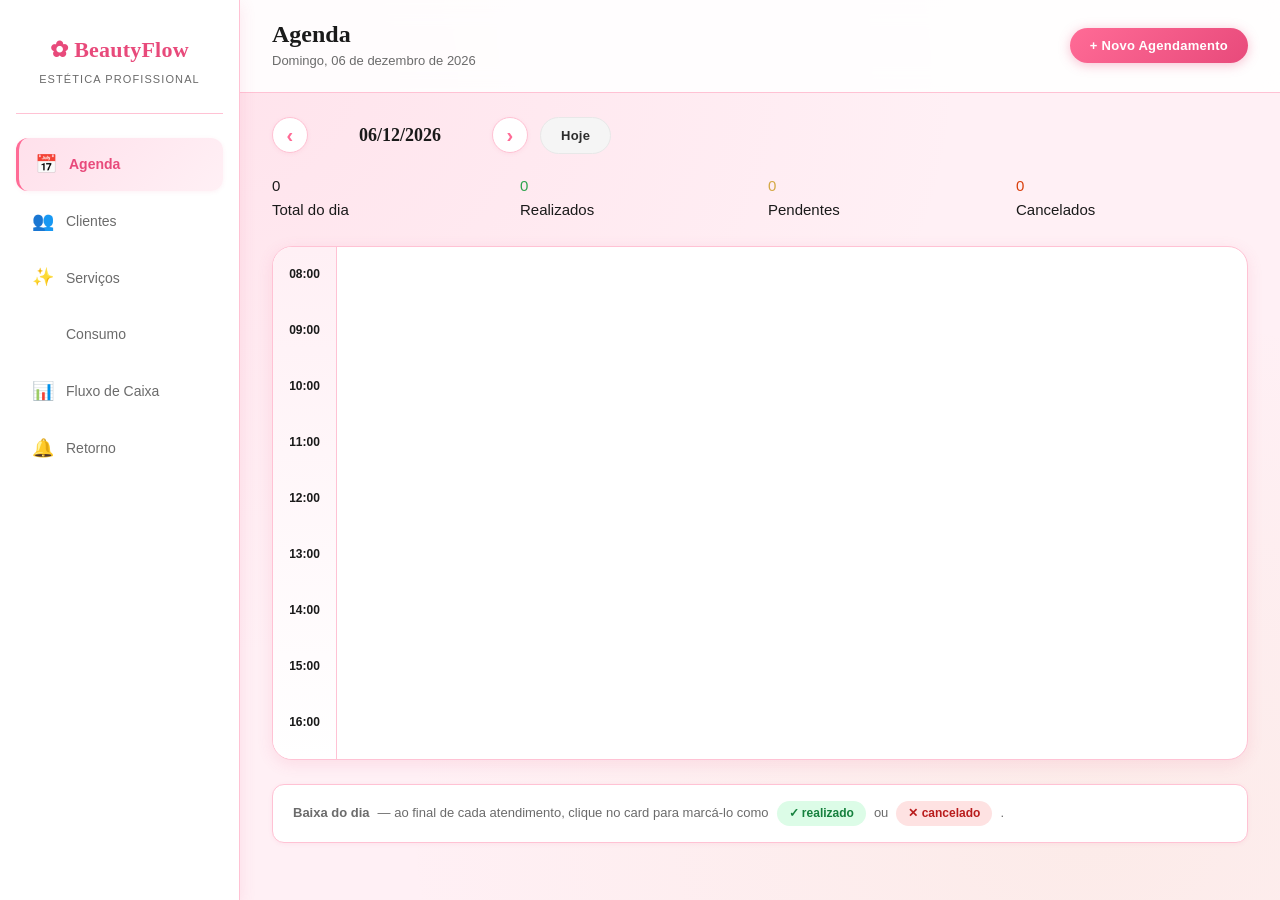
==== commit 04ec0886: "Update index.html" ====
--- a/Prototipo/index.html
+++ b/Prototipo/index.html
@@ -48,7 +48,7 @@
 <div class="titulo">Agenda</div>
 <div class="subtitulo" id="subtitulo-data">Carregando...</div>
 </div>
-<button class="bt-rosa" onclick="marcarData('agendar')">+ Novo
+<button class="bt-rosa" onclick="marcarData()">+ Novo
 Agendamento</button>
 </div>
 <div class="conteudo">
@@ -406,6 +406,6 @@
 </div>
 </div>
 </div><!-- fim modal-consumo -->
-<script src="beautyflow.js"></script>
+<script src="script.js"></script>
 </body>
 </html>
